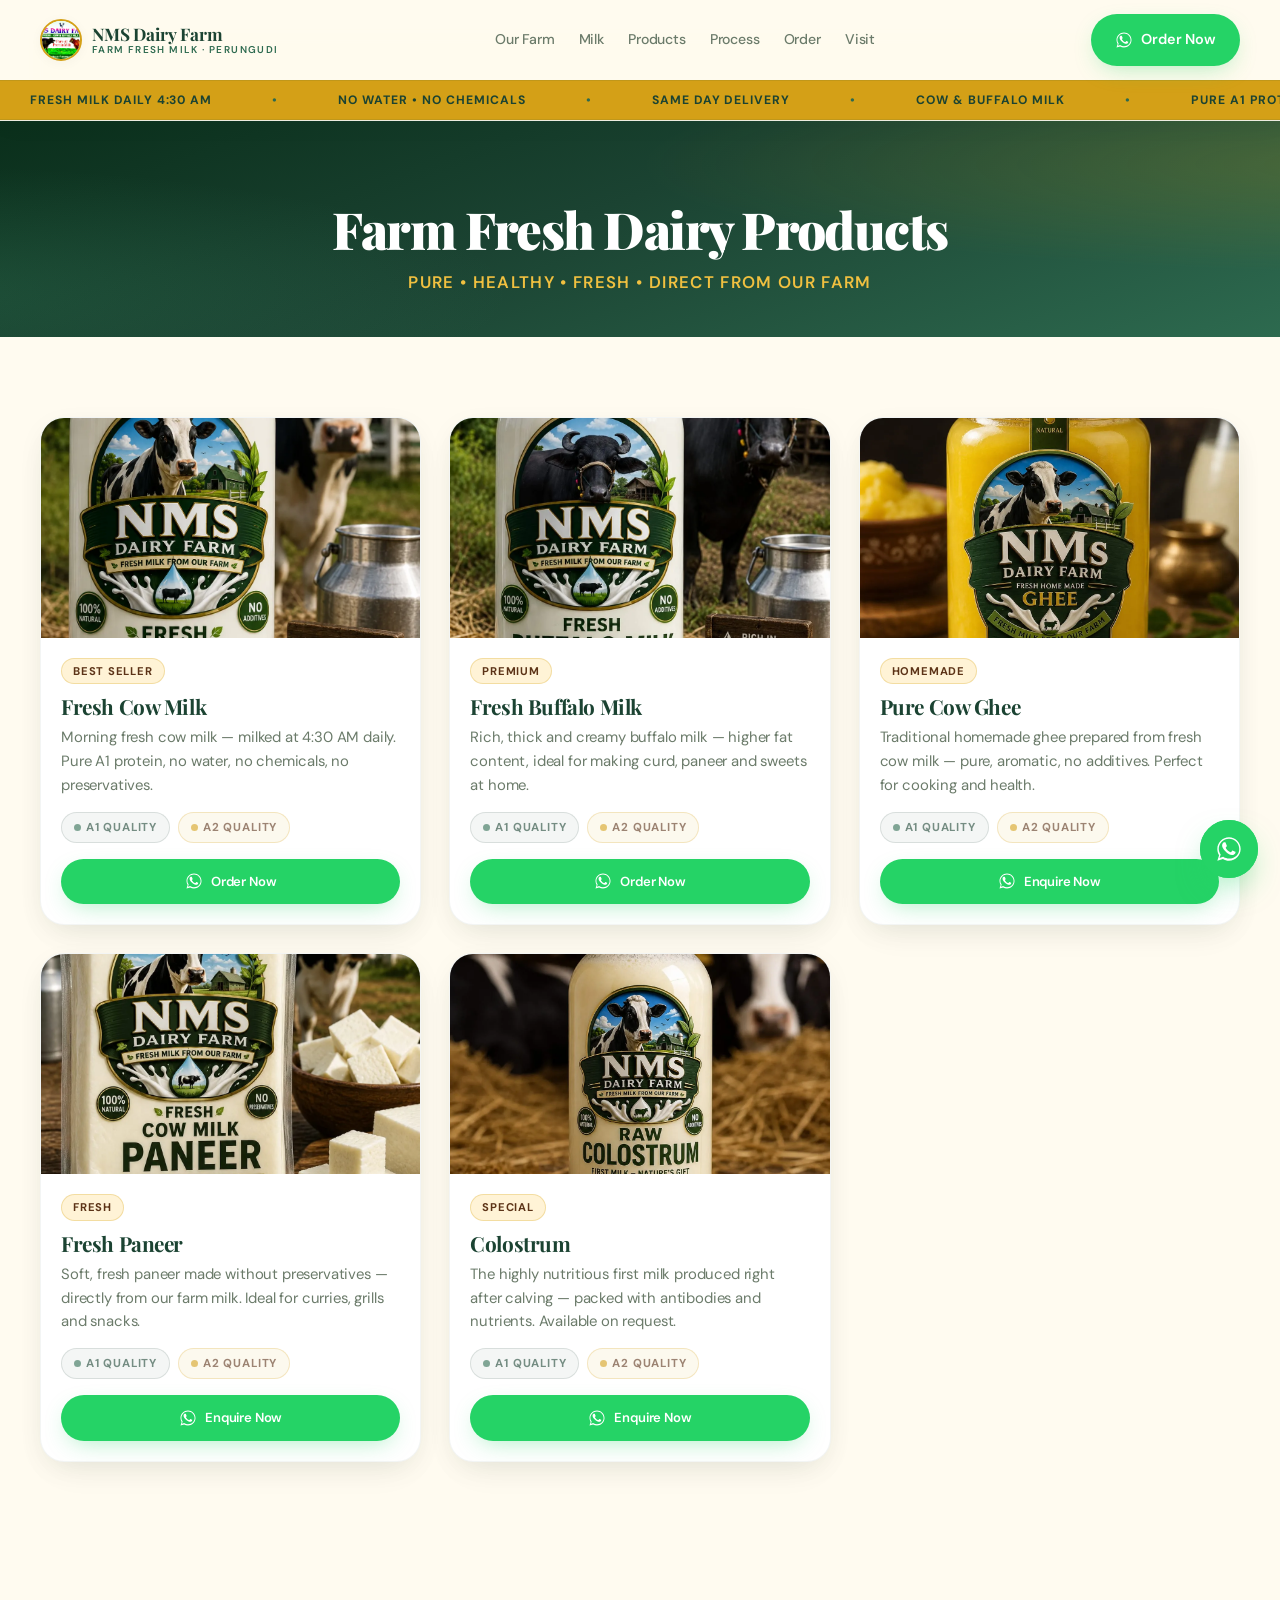
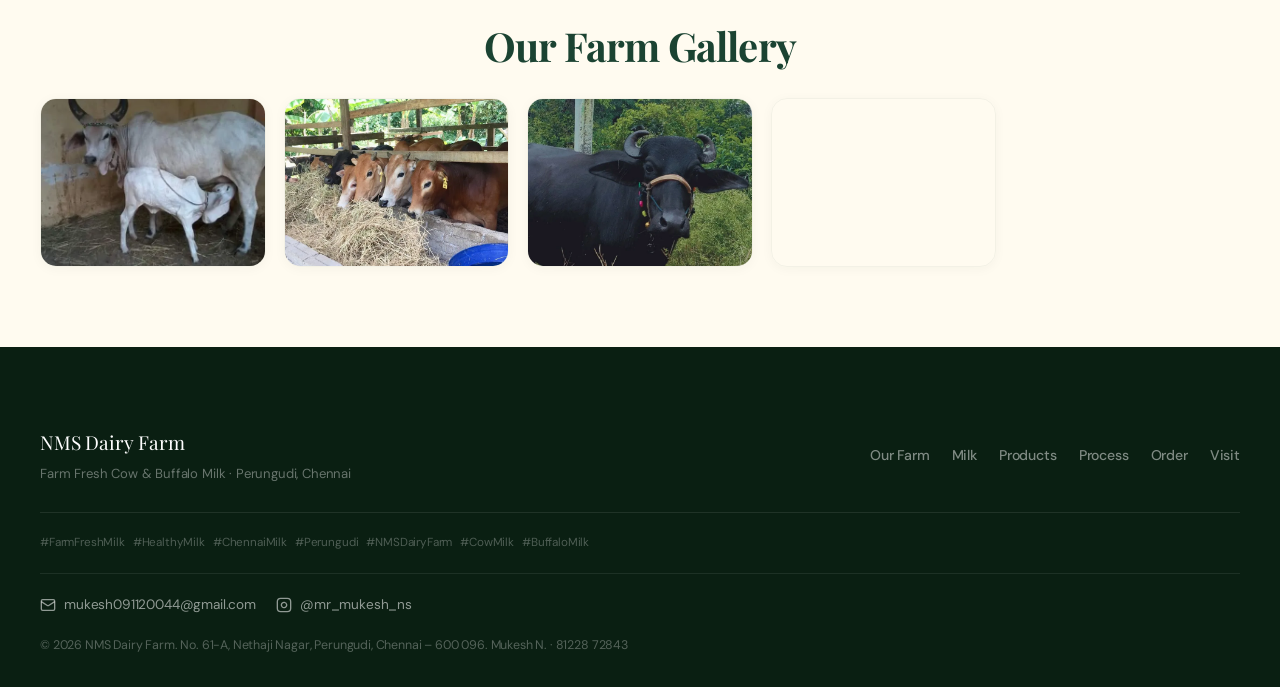
==== products.html @ 17b7739c "Add files via upload" ====
<!DOCTYPE html>
<html lang="en">

<head>
    <meta name="google-site-verification" content="FIwdEo8dIdttKMompDkvit5PTXpS1z3GjPGA3_YH7To" />
    <meta charset="UTF-8">
    <meta name="viewport" content="width=device-width, initial-scale=1.0">
    <title>NMS Dairy Farm | Fresh Dairy Products</title>
    <meta name="description" content="Shop NMS Dairy Farm's farm-fresh products: Pure Cow Milk, Buffalo Milk, Homemade Ghee, Fresh Paneer and Colostrum — delivered daily in Perungudi, Chennai.">
    <meta name="keywords" content="cow milk Chennai, buffalo milk Chennai, pure cow ghee Perungudi, organic ghee, fresh paneer Chennai, colostrum Chennai, NMS Dairy Farm products">
    <meta name="robots" content="index, follow">
    <meta name="theme-color" content="#1B4332">
    <link rel="canonical" href="https://nmsdairyfarm.com/products.html">

    <!-- Open Graph / Facebook -->
    <meta property="og:type" content="website">
    <meta property="og:url" content="https://nmsdairyfarm.com/products.html">
    <meta property="og:title" content="NMS Dairy Farm | Fresh Dairy Products">
    <meta property="og:description" content="Shop NMS Dairy Farm's farm-fresh products: Pure Cow Milk, Buffalo Milk, Homemade Ghee, Fresh Paneer and Colostrum — delivered daily in Perungudi, Chennai.">
    <meta property="og:image" content="https://nmsdairyfarm.com/img/one.webp">
    <meta property="og:site_name" content="NMS Dairy Farm">

    <!-- Twitter -->
    <meta name="twitter:card" content="summary_large_image">
    <meta name="twitter:url" content="https://nmsdairyfarm.com/products.html">
    <meta name="twitter:title" content="NMS Dairy Farm | Fresh Dairy Products">
    <meta name="twitter:description" content="Shop NMS Dairy Farm's farm-fresh products: Pure Cow Milk, Buffalo Milk, Homemade Ghee, Fresh Paneer and Colostrum — delivered daily in Perungudi, Chennai.">
    <meta name="twitter:image" content="https://nmsdairyfarm.com/img/one.webp">

    <!-- Favicon -->
    <link rel="icon" type="image/webp" href="img/logo.webp">
    <link rel="apple-touch-icon" href="img/logo.webp">

    <!-- Preload critical assets -->
    <link rel="preload" as="image" href="img/two.webp" type="image/webp">

    <link rel="preconnect" href="https://fonts.googleapis.com">
    <link rel="preconnect" href="https://fonts.gstatic.com" crossorigin>
    <link href="https://fonts.googleapis.com/css2?family=Playfair+Display:ital,wght@0,700;0,900;1,700&family=DM+Sans:wght@400;500;600;700&family=Caveat:wght@700&display=swap" rel="stylesheet">
    <link rel="stylesheet" href="style.css">
</head>

<body>

    <!-- ── HEADER ── -->
    <header>
        <div class="nav">
            <a href="index.html" class="brand">
                <div class="brand-logo">
                    <img src="img/two.webp" alt="NMS Dairy Farm logo" width="42" height="42" decoding="async">
                </div>
                <div class="brand-name">NMS Dairy Farm<span>Farm Fresh Milk · Perungudi</span></div>
            </a>
            <nav class="nav-links" aria-label="Main navigation">
                <a href="index.html#showcase">Our Farm</a>
                <a href="index.html#animals">Milk</a>
                <a href="products.html" aria-current="page">Products</a>
                <a href="index.html#process">Process</a>
                <a href="index.html#order">Order</a>
                <a href="index.html#visit">Visit</a>
            </nav>
            <a class="btn btn-wa nav-wa" id="navWa" href="#" target="_blank" rel="noopener" aria-label="Order on WhatsApp">
                <svg viewBox="0 0 24 24" fill="currentColor" aria-hidden="true">
                    <path
                        d="M17.5 14.4c-.3-.1-1.7-.8-2-1-.3-.1-.5-.1-.7.1-.2.3-.8 1-.9 1.1-.2.2-.3.2-.6.1-.3-.1-1.2-.5-2.4-1.5-.9-.8-1.5-1.8-1.6-2.1-.2-.3 0-.5.1-.6.1-.1.3-.3.4-.5.1-.1.2-.3.3-.4.1-.2 0-.4 0-.5 0-.1-.7-1.7-.9-2.3-.3-.6-.5-.5-.7-.5h-.6c-.2 0-.5.1-.8.4-.3.3-1 1-1 2.4s1 2.8 1.2 3c.1.2 2 3 4.8 4.3.7.3 1.2.5 1.6.6.7.2 1.3.2 1.8.1.5-.1 1.7-.7 1.9-1.4.2-.7.2-1.3.2-1.4-.1-.2-.3-.2-.6-.4Z" />
                    <path
                        d="M12 2C6.5 2 2 6.5 2 12c0 1.9.5 3.7 1.5 5.3L2 22l4.8-1.5C8.3 21.5 10.1 22 12 22c5.5 0 10-4.5 10-10S17.5 2 12 2Zm0 18.2c-1.7 0-3.3-.5-4.7-1.3l-.3-.2-3.1 1 1-3-.2-.3C3.7 15 3.2 13.5 3.2 12 3.2 7.1 7.1 3.2 12 3.2S20.8 7.1 20.8 12 16.9 20.2 12 20.2Z" />
                </svg>
                Order Now
            </a>
            <button class="hamburger" id="menuOpen" aria-label="Open menu" aria-expanded="false"
                aria-controls="mobileNav">
                <svg viewBox="0 0 24 24" fill="none" stroke="currentColor" stroke-width="2" aria-hidden="true">
                    <path d="M3 6h18M3 12h18M3 18h18" stroke-linecap="round" />
                </svg>
            </button>
        </div>
        <!-- ticker -->
        <div class="ticker-wrap" aria-hidden="true">
            <div class="ticker-track">
                <div class="ticker-item">Fresh Milk Daily 4:30 AM</div>
                <div class="ticker-item">No Water • No Chemicals</div>
                <div class="ticker-item">Same Day Delivery</div>
                <div class="ticker-item">Cow &amp; Buffalo Milk</div>
                <div class="ticker-item">Pure A1 Protein Milk</div>
                <div class="ticker-item">Serving Perungudi, Velachery, Thoraipakkam &amp; Sholinganallur</div>
                <div class="ticker-item">Fresh Milk Daily 4:30 AM</div>
                <div class="ticker-item">No Water • No Chemicals</div>
                <div class="ticker-item">Same Day Delivery</div>
                <div class="ticker-item">Cow &amp; Buffalo Milk</div>
                <div class="ticker-item">Pure A1 Protein Milk</div>
                <div class="ticker-item">Serving Perungudi, Velachery, Thoraipakkam &amp; Sholinganallur</div>
            </div>
        </div>
    </header>

    <!-- MOBILE NAV -->
    <div class="mobile-nav" id="mobileNav" role="dialog" aria-modal="true" aria-label="Mobile navigation">
        <button class="close" id="menuClose" aria-label="Close menu">
            <svg viewBox="0 0 24 24" fill="none" stroke="currentColor" stroke-width="2" aria-hidden="true">
                <path d="M6 6l12 12M18 6L6 18" stroke-linecap="round" />
            </svg>
        </button>
        <a href="index.html#showcase">Our Farm</a>
        <a href="index.html#animals">Milk</a>
        <a href="products.html">Products</a>
        <a href="index.html#process">Process</a>
        <a href="index.html#order">Order</a>
        <a href="index.html#visit">Visit</a>
    </div>

    <main>
    <!-- ── HERO ── -->
    <section class="hero products-hero">
        <div class="hero-bg"></div>
        <div style="position:relative;z-index:2;max-width:700px;margin:0 auto;">
            <h1 style="color:#fff;font-size:clamp(2rem,5vw,3.2rem);margin-bottom:12px;">Farm Fresh Dairy Products</h1>
            <p
                style="color:var(--gold2);font-size:clamp(.9rem,2vw,1.05rem);font-weight:600;letter-spacing:.08em;text-transform:uppercase;">
                Pure • Healthy • Fresh • Direct From Our Farm</p>
        </div>
    </section>

    <!-- ── PRODUCTS GRID ── -->
    <section class="products-container">
        <div class="grid">

            <!-- Cow Milk -->
            <div class="card reveal">
                <img src="img/cow milk.webp" alt="Fresh Cow Milk" loading="lazy" width="400" height="220" decoding="async">
                <div class="content">
                    <span class="tag">Best Seller</span>
                    <h3>Fresh Cow Milk</h3>
                    <p>Morning fresh cow milk — milked at 4:30 AM daily. Pure A1 protein, no water, no chemicals, no
                        preservatives.</p>
                    <div class="quality-badges">
                        <span class="quality-badge a1">A1 Quality</span>
                        <span class="quality-badge a2">A2 Quality</span>
                    </div>
                    <div class="card-actions">
                        <a class="btn btn-wa"
                            href="https://wa.me/918122872843?text=Hi%20NMS%20Dairy%20Farm!%20I%27d%20like%20to%20order%20Fresh%20Cow%20Milk%20%5BPlease%20specify%20A1%20or%20A2%20Quality%5D."
                            target="_blank" rel="noopener">
                            <svg viewBox="0 0 24 24" fill="currentColor" aria-hidden="true">
                                <path
                                    d="M17.5 14.4c-.3-.1-1.7-.8-2-1-.3-.1-.5-.1-.7.1-.2.3-.8 1-.9 1.1-.2.2-.3.2-.6.1-.3-.1-1.2-.5-2.4-1.5-.9-.8-1.5-1.8-1.6-2.1-.2-.3 0-.5.1-.6.1-.1.3-.3.4-.5.1-.1.2-.3.3-.4.1-.2 0-.4 0-.5 0-.1-.7-1.7-.9-2.3-.3-.6-.5-.5-.7-.5h-.6c-.2 0-.5.1-.8.4-.3.3-1 1-1 2.4s1 2.8 1.2 3c.1.2 2 3 4.8 4.3.7.3 1.2.5 1.6.6.7.2 1.3.2 1.8.1.5-.1 1.7-.7 1.9-1.4.2-.7.2-1.3.2-1.4-.1-.2-.3-.2-.6-.4Z" />
                                <path
                                    d="M12 2C6.5 2 2 6.5 2 12c0 1.9.5 3.7 1.5 5.3L2 22l4.8-1.5C8.3 21.5 10.1 22 12 22c5.5 0 10-4.5 10-10S17.5 2 12 2Zm0 18.2c-1.7 0-3.3-.5-4.7-1.3l-.3-.2-3.1 1 1-3-.2-.3C3.7 15 3.2 13.5 3.2 12 3.2 7.1 7.1 3.2 12 3.2S20.8 7.1 20.8 12 16.9 20.2 12 20.2Z" />
                            </svg>
                            Order Now
                        </a>
                    </div>
                </div>
            </div>

            <!-- Buffalo Milk -->
            <div class="card reveal">
                <img src="img/bmilk.webp" alt="Fresh Buffalo Milk" loading="lazy" width="400" height="220" decoding="async">
                <div class="content">
                    <span class="tag">Premium</span>
                    <h3>Fresh Buffalo Milk</h3>
                    <p>Rich, thick and creamy buffalo milk — higher fat content, ideal for making curd, paneer and
                        sweets at home.</p>
                    <div class="quality-badges">
                        <span class="quality-badge a1">A1 Quality</span>
                        <span class="quality-badge a2">A2 Quality</span>
                    </div>
                    <div class="card-actions">
                        <a class="btn btn-wa"
                            href="https://wa.me/918122872843?text=Hi%20NMS%20Dairy%20Farm!%20I%27d%20like%20to%20order%20Fresh%20Buffalo%20Milk%20%5BPlease%20specify%20A1%20or%20A2%20Quality%5D."
                            target="_blank" rel="noopener">
                            <svg viewBox="0 0 24 24" fill="currentColor" aria-hidden="true">
                                <path
                                    d="M17.5 14.4c-.3-.1-1.7-.8-2-1-.3-.1-.5-.1-.7.1-.2.3-.8 1-.9 1.1-.2.2-.3.2-.6.1-.3-.1-1.2-.5-2.4-1.5-.9-.8-1.5-1.8-1.6-2.1-.2-.3 0-.5.1-.6.1-.1.3-.3.4-.5.1-.1.2-.3.3-.4.1-.2 0-.4 0-.5 0-.1-.7-1.7-.9-2.3-.3-.6-.5-.5-.7-.5h-.6c-.2 0-.5.1-.8.4-.3.3-1 1-1 2.4s1 2.8 1.2 3c.1.2 2 3 4.8 4.3.7.3 1.2.5 1.6.6.7.2 1.3.2 1.8.1.5-.1 1.7-.7 1.9-1.4.2-.7.2-1.3.2-1.4-.1-.2-.3-.2-.6-.4Z" />
                                <path
                                    d="M12 2C6.5 2 2 6.5 2 12c0 1.9.5 3.7 1.5 5.3L2 22l4.8-1.5C8.3 21.5 10.1 22 12 22c5.5 0 10-4.5 10-10S17.5 2 12 2Zm0 18.2c-1.7 0-3.3-.5-4.7-1.3l-.3-.2-3.1 1 1-3-.2-.3C3.7 15 3.2 13.5 3.2 12 3.2 7.1 7.1 3.2 12 3.2S20.8 7.1 20.8 12 16.9 20.2 12 20.2Z" />
                            </svg>
                            Order Now
                        </a>
                    </div>
                </div>
            </div>

            <!-- Pure Cow Ghee -->
            <div class="card reveal">
                <img src="img/ghee.webp" alt="Pure Cow Ghee" loading="lazy" width="400" height="220" decoding="async">
                <div class="content">
                    <span class="tag">Homemade</span>
                    <h3>Pure Cow Ghee</h3>
                    <p>Traditional homemade ghee prepared from fresh cow milk — pure, aromatic, no additives. Perfect
                        for cooking and health.</p>
                    <div class="quality-badges">
                        <span class="quality-badge a1">A1 Quality</span>
                        <span class="quality-badge a2">A2 Quality</span>
                    </div>
                    <div class="card-actions">
                        <a class="btn btn-wa"
                            href="https://wa.me/918122872843?text=Hi%20NMS%20Dairy%20Farm!%20I%27d%20like%20to%20enquire%20about%20Pure%20Cow%20Ghee."
                            target="_blank" rel="noopener">
                            <svg viewBox="0 0 24 24" fill="currentColor" aria-hidden="true">
                                <path
                                    d="M17.5 14.4c-.3-.1-1.7-.8-2-1-.3-.1-.5-.1-.7.1-.2.3-.8 1-.9 1.1-.2.2-.3.2-.6.1-.3-.1-1.2-.5-2.4-1.5-.9-.8-1.5-1.8-1.6-2.1-.2-.3 0-.5.1-.6.1-.1.3-.3.4-.5.1-.1.2-.3.3-.4.1-.2 0-.4 0-.5 0-.1-.7-1.7-.9-2.3-.3-.6-.5-.5-.7-.5h-.6c-.2 0-.5.1-.8.4-.3.3-1 1-1 2.4s1 2.8 1.2 3c.1.2 2 3 4.8 4.3.7.3 1.2.5 1.6.6.7.2 1.3.2 1.8.1.5-.1 1.7-.7 1.9-1.4.2-.7.2-1.3.2-1.4-.1-.2-.3-.2-.6-.4Z" />
                                <path
                                    d="M12 2C6.5 2 2 6.5 2 12c0 1.9.5 3.7 1.5 5.3L2 22l4.8-1.5C8.3 21.5 10.1 22 12 22c5.5 0 10-4.5 10-10S17.5 2 12 2Zm0 18.2c-1.7 0-3.3-.5-4.7-1.3l-.3-.2-3.1 1 1-3-.2-.3C3.7 15 3.2 13.5 3.2 12 3.2 7.1 7.1 3.2 12 3.2S20.8 7.1 20.8 12 16.9 20.2 12 20.2Z" />
                            </svg>
                            Enquire Now
                        </a>
                    </div>
                </div>
            </div>

            <!-- Fresh Paneer -->
            <div class="card reveal">
                <img src="img/panneer.webp" alt="Fresh Paneer" loading="lazy" width="400" height="220" decoding="async">
                <div class="content">
                    <span class="tag">Fresh</span>
                    <h3>Fresh Paneer</h3>
                    <p>Soft, fresh paneer made without preservatives — directly from our farm milk. Ideal for curries,
                        grills and snacks.</p>
                    <div class="quality-badges">
                        <span class="quality-badge a1">A1 Quality</span>
                        <span class="quality-badge a2">A2 Quality</span>
                    </div>
                    <div class="card-actions">
                        <a class="btn btn-wa"
                            href="https://wa.me/918122872843?text=Hi%20NMS%20Dairy%20Farm!%20I%27d%20like%20to%20enquire%20about%20Fresh%20Paneer."
                            target="_blank" rel="noopener">
                            <svg viewBox="0 0 24 24" fill="currentColor" aria-hidden="true">
                                <path
                                    d="M17.5 14.4c-.3-.1-1.7-.8-2-1-.3-.1-.5-.1-.7.1-.2.3-.8 1-.9 1.1-.2.2-.3.2-.6.1-.3-.1-1.2-.5-2.4-1.5-.9-.8-1.5-1.8-1.6-2.1-.2-.3 0-.5.1-.6.1-.1.3-.3.4-.5.1-.1.2-.3.3-.4.1-.2 0-.4 0-.5 0-.1-.7-1.7-.9-2.3-.3-.6-.5-.5-.7-.5h-.6c-.2 0-.5.1-.8.4-.3.3-1 1-1 2.4s1 2.8 1.2 3c.1.2 2 3 4.8 4.3.7.3 1.2.5 1.6.6.7.2 1.3.2 1.8.1.5-.1 1.7-.7 1.9-1.4.2-.7.2-1.3.2-1.4-.1-.2-.3-.2-.6-.4Z" />
                                <path
                                    d="M12 2C6.5 2 2 6.5 2 12c0 1.9.5 3.7 1.5 5.3L2 22l4.8-1.5C8.3 21.5 10.1 22 12 22c5.5 0 10-4.5 10-10S17.5 2 12 2Zm0 18.2c-1.7 0-3.3-.5-4.7-1.3l-.3-.2-3.1 1 1-3-.2-.3C3.7 15 3.2 13.5 3.2 12 3.2 7.1 7.1 3.2 12 3.2S20.8 7.1 20.8 12 16.9 20.2 12 20.2Z" />
                            </svg>
                            Enquire Now
                        </a>
                    </div>
                </div>
            </div>

            <!-- Colostrum -->
            <div class="card reveal">
                <img src="img/colostrum.webp" alt="Colostrum" loading="lazy" width="400" height="220" decoding="async">
                <div class="content">
                    <span class="tag">Special</span>
                    <h3>Colostrum</h3>
                    <p>The highly nutritious first milk produced right after calving — packed with antibodies and
                        nutrients. Available on request.</p>
                    <div class="quality-badges">
                        <span class="quality-badge a1">A1 Quality</span>
                        <span class="quality-badge a2">A2 Quality</span>
                    </div>
                    <div class="card-actions">
                        <a class="btn btn-wa"
                            href="https://wa.me/918122872843?text=Hi%20NMS%20Dairy%20Farm!%20I%27d%20like%20to%20enquire%20about%20Colostrum."
                            target="_blank" rel="noopener">
                            <svg viewBox="0 0 24 24" fill="currentColor" aria-hidden="true">
                                <path
                                    d="M17.5 14.4c-.3-.1-1.7-.8-2-1-.3-.1-.5-.1-.7.1-.2.3-.8 1-.9 1.1-.2.2-.3.2-.6.1-.3-.1-1.2-.5-2.4-1.5-.9-.8-1.5-1.8-1.6-2.1-.2-.3 0-.5.1-.6.1-.1.3-.3.4-.5.1-.1.2-.3.3-.4.1-.2 0-.4 0-.5 0-.1-.7-1.7-.9-2.3-.3-.6-.5-.5-.7-.5h-.6c-.2 0-.5.1-.8.4-.3.3-1 1-1 2.4s1 2.8 1.2 3c.1.2 2 3 4.8 4.3.7.3 1.2.5 1.6.6.7.2 1.3.2 1.8.1.5-.1 1.7-.7 1.9-1.4.2-.7.2-1.3.2-1.4-.1-.2-.3-.2-.6-.4Z" />
                                <path
                                    d="M12 2C6.5 2 2 6.5 2 12c0 1.9.5 3.7 1.5 5.3L2 22l4.8-1.5C8.3 21.5 10.1 22 12 22c5.5 0 10-4.5 10-10S17.5 2 12 2Zm0 18.2c-1.7 0-3.3-.5-4.7-1.3l-.3-.2-3.1 1 1-3-.2-.3C3.7 15 3.2 13.5 3.2 12 3.2 7.1 7.1 3.2 12 3.2S20.8 7.1 20.8 12 16.9 20.2 12 20.2Z" />
                            </svg>
                            Enquire Now
                        </a>
                    </div>
                </div>
            </div>

        </div>
    </section>

    <!-- ── GALLERY ── -->
    <section class="gallery">
        <h2>Our Farm Gallery</h2>
        <div class="gallery-grid">
            <div class="gallery-img-wrap reveal"><img src="img/cow1.webp" alt="NMS Dairy Farm — Cows grazing"
                    loading="lazy" width="300" height="225" decoding="async"></div>
            <div class="gallery-img-wrap reveal"><img src="img/cow2.webp" alt="NMS Dairy Farm — Buffalo at the farm"
                    loading="lazy" width="300" height="225" decoding="async"></div>
            <div class="gallery-img-wrap reveal"><img src="img/cow3.webp" alt="NMS Dairy Farm — Morning milking"
                    loading="lazy" width="300" height="225" decoding="async"></div>
            <div class="gallery-img-wrap reveal"><img src="img/cow4.webp" alt="NMS Dairy Farm — Fresh milk cans"
                    loading="lazy" width="300" height="225" decoding="async"></div>
        </div>
    </section>

    </main>

    <!-- ── FOOTER ── -->
    <footer>
        <div class="footer-inner">
            <div class="footer-top">
                <div>
                    <div class="footer-brand-name">NMS Dairy Farm</div>
                    <p style="color:rgba(255,255,255,0.38);font-size:.82rem;margin-top:4px;">Farm Fresh Cow &amp;
                        Buffalo Milk · Perungudi, Chennai</p>
                </div>
                <nav class="footer-links" aria-label="Footer navigation">
                    <a href="index.html#showcase">Our Farm</a>
                    <a href="index.html#animals">Milk</a>
                    <a href="products.html">Products</a>
                    <a href="index.html#process">Process</a>
                    <a href="index.html#order">Order</a>
                    <a href="index.html#visit">Visit</a>
                </nav>
            </div>
            <div class="footer-tags" style="margin-top:20px;">
                <span>#FarmFreshMilk</span><span>#HealthyMilk</span><span>#ChennaiMilk</span><span>#Perungudi</span><span>#NMSDairyFarm</span><span>#CowMilk</span><span>#BuffaloMilk</span>
            </div>
            <div class="footer-social" style="display:flex;gap:20px;align-items:center;flex-wrap:wrap;margin-top:20px;padding-top:20px;border-top:1px solid rgba(255,255,255,.08);">
                <a href="mailto:mukesh091120044@gmail.com" style="display:inline-flex;align-items:center;gap:8px;color:rgba(255,255,255,.55);font-size:.85rem;transition:color .25s;" onmouseover="this.style.color='var(--gold2)'" onmouseout="this.style.color='rgba(255,255,255,.55)'">
                    <svg width="16" height="16" viewBox="0 0 24 24" fill="none" stroke="currentColor" stroke-width="2" aria-hidden="true"><rect width="20" height="16" x="2" y="4" rx="2"/><path d="m22 7-8.97 5.7a1.94 1.94 0 0 1-2.06 0L2 7"/></svg>
                    mukesh091120044@gmail.com
                </a>
                <a href="https://instagram.com/mr_mukesh_ns" target="_blank" rel="noopener" style="display:inline-flex;align-items:center;gap:8px;color:rgba(255,255,255,.55);font-size:.85rem;transition:color .25s;" onmouseover="this.style.color='var(--gold2)'" onmouseout="this.style.color='rgba(255,255,255,.55)'">
                    <svg width="16" height="16" viewBox="0 0 24 24" fill="none" stroke="currentColor" stroke-width="2" aria-hidden="true"><rect width="20" height="20" x="2" y="2" rx="5" ry="5"/><path d="M16 11.37A4 4 0 1 1 12.63 8 4 4 0 0 1 16 11.37z"/><line x1="17.5" x2="17.51" y1="6.5" y2="6.5"/></svg>
                    @mr_mukesh_ns
                </a>
            </div>
            <div class="footer-bottom">
                <p>© <span id="yr"></span> NMS Dairy Farm. No. 61-A, Nethaji Nagar, Perungudi, Chennai – 600 096. Mukesh
                    N. · 81228 72843</p>
            </div>
        </div>
    </footer>

    <!-- ── FAB ── -->
    <a class="fab" id="fabWa" href="#" target="_blank" rel="noopener" aria-label="Chat on WhatsApp">
        <span class="fab-pulse" aria-hidden="true"></span>
        <svg viewBox="0 0 24 24" fill="currentColor" aria-hidden="true">
            <path
                d="M17.5 14.4c-.3-.1-1.7-.8-2-1-.3-.1-.5-.1-.7.1-.2.3-.8 1-.9 1.1-.2.2-.3.2-.6.1-.3-.1-1.2-.5-2.4-1.5-.9-.8-1.5-1.8-1.6-2.1-.2-.3 0-.5.1-.6.1-.1.3-.3.4-.5.1-.1.2-.3.3-.4.1-.2 0-.4 0-.5 0-.1-.7-1.7-.9-2.3-.3-.6-.5-.5-.7-.5h-.6c-.2 0-.5.1-.8.4-.3.3-1 1-1 2.4s1 2.8 1.2 3c.1.2 2 3 4.8 4.3.7.3 1.2.5 1.6.6.7.2 1.3.2 1.8.1.5-.1 1.7-.7 1.9-1.4.2-.7.2-1.3.2-1.4-.1-.2-.3-.2-.6-.4Z" />
            <path
                d="M12 2C6.5 2 2 6.5 2 12c0 1.9.5 3.7 1.5 5.3L2 22l4.8-1.5C8.3 21.5 10.1 22 12 22c5.5 0 10-4.5 10-10S17.5 2 12 2Zm0 18.2c-1.7 0-3.3-.5-4.7-1.3l-.3-.2-3.1 1 1-3-.2-.3C3.7 15 3.2 13.5 3.2 12 3.2 7.1 7.1 3.2 12 3.2S20.8 7.1 20.8 12 16.9 20.2 12 20.2Z" />
        </svg>
    </a>

    <script>
        (function () {
            'use strict';
            var PHONE = '918122872843';
            function wa(msg) { return 'https://wa.me/' + PHONE + '?text=' + encodeURIComponent(msg); }

            document.getElementById('yr').textContent = new Date().getFullYear();
            document.getElementById('navWa').href = wa("Hi NMS Dairy Farm! I'd like to order farm fresh milk.");
            document.getElementById('fabWa').href = wa("Hi NMS Dairy Farm! I'd like to know more about your farm fresh dairy products.");

            /* Mobile nav */
            var mNav = document.getElementById('mobileNav');
            var menuOpen = document.getElementById('menuOpen');
            var menuClose = document.getElementById('menuClose');
            function openMenu() { mNav.classList.add('open'); menuOpen.setAttribute('aria-expanded', 'true'); document.body.style.overflow = 'hidden'; }
            function closeMenu() { mNav.classList.remove('open'); menuOpen.setAttribute('aria-expanded', 'false'); document.body.style.overflow = ''; }
            menuOpen.onclick = openMenu;
            menuClose.onclick = closeMenu;
            mNav.querySelectorAll('a').forEach(function (a) { a.onclick = closeMenu; });
            document.addEventListener('keydown', function (e) { if (e.key === 'Escape' && mNav.classList.contains('open')) closeMenu(); });

            /* Scroll reveal */
            if ('IntersectionObserver' in window) {
                var io = new IntersectionObserver(function (entries) {
                    entries.forEach(function (e) { if (e.isIntersecting) { e.target.classList.add('in'); io.unobserve(e.target); } });
                }, { threshold: 0.1, rootMargin: '0px 0px -30px 0px' });
                document.querySelectorAll('.reveal').forEach(function (el) { io.observe(el); });
            } else {
                document.querySelectorAll('.reveal').forEach(function (el) { el.classList.add('in'); });
            }

            /* Quality Badges Selection for Cards */
            document.querySelectorAll('.card').forEach(function (card) {
                var badges = card.querySelectorAll('.quality-badge');
                var waBtn = card.querySelector('.btn-wa');
                if (badges.length > 0 && waBtn) {
                    var originalHref = waBtn.getAttribute('href');
                    var baseHref = originalHref.replace('%20%5BPlease%20specify%20A1%20or%20A2%20Quality%5D', '').replace(/\s*\([^)]*\)$/, '');
                    badges.forEach(function (badge) {
                        badge.style.cursor = 'pointer';
                        badge.addEventListener('click', function () {
                            badges.forEach(function (b) { b.classList.remove('active'); });
                            badge.classList.add('active');
                            var quality = badge.textContent.trim();
                            waBtn.setAttribute('href', baseHref + ' (' + quality + ')');
                        });
                    });
                }
            });
        })();
    </script>

    <!-- JSON-LD: Products -->
    <script type="application/ld+json">
    [
      {
        "@context": "https://schema.org",
        "@type": "Product",
        "name": "Fresh Cow Milk",
        "description": "Morning fresh cow milk milked at 4:30 AM daily. Pure A1 protein, no water, no chemicals, no preservatives.",
        "image": "https://nmsdairyfarm.com/img/cow milk.webp",
        "brand": { "@type": "Brand", "name": "NMS Dairy Farm" },
        "category": "Dairy Products",
        "url": "https://nmsdairyfarm.com/products.html",
        "offers": {
          "@type": "Offer",
          "availability": "https://schema.org/InStock",
          "priceCurrency": "INR",
          "price": "0",
          "priceValidUntil": "2027-12-31",
          "url": "https://nmsdairyfarm.com/products.html",
          "seller": { "@type": "Organization", "name": "NMS Dairy Farm" }
        }
      },
      {
        "@context": "https://schema.org",
        "@type": "Product",
        "name": "Fresh Buffalo Milk",
        "description": "Rich, thick and creamy buffalo milk with higher fat content. Ideal for curd, paneer and sweets.",
        "image": "https://nmsdairyfarm.com/img/bmilk.webp",
        "brand": { "@type": "Brand", "name": "NMS Dairy Farm" },
        "category": "Dairy Products",
        "url": "https://nmsdairyfarm.com/products.html",
        "offers": {
          "@type": "Offer",
          "availability": "https://schema.org/InStock",
          "priceCurrency": "INR",
          "price": "0",
          "priceValidUntil": "2027-12-31",
          "url": "https://nmsdairyfarm.com/products.html",
          "seller": { "@type": "Organization", "name": "NMS Dairy Farm" }
        }
      },
      {
        "@context": "https://schema.org",
        "@type": "Product",
        "name": "Pure Cow Ghee",
        "description": "Traditional homemade ghee prepared from fresh cow milk. Pure, aromatic, no additives. Perfect for cooking and health.",
        "image": "https://nmsdairyfarm.com/img/ghee.webp",
        "brand": { "@type": "Brand", "name": "NMS Dairy Farm" },
        "category": "Dairy Products",
        "url": "https://nmsdairyfarm.com/products.html",
        "offers": {
          "@type": "Offer",
          "availability": "https://schema.org/InStock",
          "priceCurrency": "INR",
          "price": "0",
          "priceValidUntil": "2027-12-31",
          "url": "https://nmsdairyfarm.com/products.html",
          "seller": { "@type": "Organization", "name": "NMS Dairy Farm" }
        }
      },
      {
        "@context": "https://schema.org",
        "@type": "Product",
        "name": "Fresh Paneer",
        "description": "Soft, fresh paneer made without preservatives, directly from farm milk. Ideal for curries, grills and snacks.",
        "image": "https://nmsdairyfarm.com/img/panneer.webp",
        "brand": { "@type": "Brand", "name": "NMS Dairy Farm" },
        "category": "Dairy Products",
        "url": "https://nmsdairyfarm.com/products.html",
        "offers": {
          "@type": "Offer",
          "availability": "https://schema.org/InStock",
          "priceCurrency": "INR",
          "price": "0",
          "priceValidUntil": "2027-12-31",
          "url": "https://nmsdairyfarm.com/products.html",
          "seller": { "@type": "Organization", "name": "NMS Dairy Farm" }
        }
      },
      {
        "@context": "https://schema.org",
        "@type": "Product",
        "name": "Colostrum",
        "description": "Highly nutritious first milk produced right after calving, packed with antibodies and nutrients. Available on request.",
        "image": "https://nmsdairyfarm.com/img/colostrum.webp",
        "brand": { "@type": "Brand", "name": "NMS Dairy Farm" },
        "category": "Dairy Products",
        "url": "https://nmsdairyfarm.com/products.html",
        "offers": {
          "@type": "Offer",
          "availability": "https://schema.org/LimitedAvailability",
          "priceCurrency": "INR",
          "price": "0",
          "priceValidUntil": "2027-12-31",
          "url": "https://nmsdairyfarm.com/products.html",
          "seller": { "@type": "Organization", "name": "NMS Dairy Farm" }
        }
      }
    ]
    </script>
</body>

</html>
---- style.css ----
*,*::before,*::after{box-sizing:border-box;margin:0;padding:0;}:root{--g:#1B4332;--g2:#2D6A4F;--g3:#52B788;--gold:#D4A017;--gold2:#F0C040;--cream:#FFFBF0;--warm:#FFF3D6;--brown:#5C3317;--ink:#1A1A1A;--muted:#6B7B6A;--wa:#25D366;--wa2:#128C7E;--sp:80px;--sp-m:60px;--mw:1280px;--px:clamp(16px,4vw,40px);--r-lg:24px;--r-md:16px;--r-sm:12px;--r-pill:999px;--sh-a:0 2px 12px rgba(10,47,27,.04);--sh-b:0 8px 30px -8px rgba(10,47,27,.10),0 16px 40px -12px rgba(0,0,0,.05);--sh-c:0 20px 55px -12px rgba(10,47,27,.18),0 28px 48px -18px rgba(0,0,0,.07);--glass-bg:rgba(255,255,255,.78);--glass-border:1px solid rgba(255,255,255,.65);--glass-dark-bg:rgba(255,255,255,.05);--glass-dark-border:1px solid rgba(255,255,255,.10);--ease:cubic-bezier(.16,1,.3,1);--ease-std:cubic-bezier(.4,0,.2,1);}html{scroll-behavior:smooth;-webkit-text-size-adjust:100%;}body{font-family:'DM Sans',sans-serif;background:var(--cream);color:var(--ink);overflow-x:hidden;line-height:1.65;letter-spacing:-.01em;-webkit-font-smoothing:antialiased;}img{display:block;max-width:100%;height:auto;}a{color:inherit;text-decoration:none;}button{font-family:inherit;}h1,h2,h3,h4{font-family:'Playfair Display',serif;line-height:1.2;color:var(--g);letter-spacing:-.025em;}::-webkit-scrollbar{width:6px;}::-webkit-scrollbar-track{background:var(--cream);}::-webkit-scrollbar-thumb{background:var(--g2);border-radius:6px;}header{position:sticky;top:0;z-index:100;width:100%;background:rgba(255,251,240,.88);backdrop-filter:blur(20px) saturate(180%);-webkit-backdrop-filter:blur(20px) saturate(180%);border-bottom:1px solid rgba(27,67,50,.08);box-shadow:0 4px 24px rgba(10,47,27,.04);}.nav{display:flex;align-items:center;justify-content:space-between;padding:14px var(--px);max-width:var(--mw);margin:0 auto;width:100%;gap:16px;}.brand{display:flex;align-items:center;gap:10px;flex-shrink:0;}.brand-logo{width:42px;height:42px;border-radius:50%;border:2px solid var(--gold);overflow:hidden;flex:0 0 auto;box-shadow:var(--sh-a);}.brand-logo img{width:100%;height:100%;object-fit:cover;}.brand-name{font-family:'Playfair Display',serif;font-size:1.08rem;font-weight:700;color:var(--g);line-height:1.1;}.brand-name span{display:block;font-family:'DM Sans',sans-serif;font-size:.62rem;font-weight:600;letter-spacing:.14em;text-transform:uppercase;color:var(--g2);margin-top:2px;}.nav-links{display:flex;gap:24px;font-weight:500;font-size:.88rem;flex-shrink:0;}.nav-links a{color:var(--muted);transition:color .25s var(--ease-std);position:relative;white-space:nowrap;}.nav-links a:hover{color:var(--g);}.nav-links a::after{content:"";position:absolute;bottom:-3px;left:0;width:100%;height:2px;background:var(--g2);transform:scaleX(0);transform-origin:right;transition:transform .3s var(--ease-std);}.nav-links a:hover::after{transform:scaleX(1);transform-origin:left;}.hamburger{display:none;background:none;border:none;cursor:pointer;padding:4px;color:var(--g);transition:opacity .2s;}.hamburger:active{opacity:.6;}.hamburger svg{width:24px;height:24px;}@media(max-width:960px){.nav-links,.nav-wa{display:none;}.hamburger{display:flex;align-items:center;justify-content:center;}}@media(max-width:480px){.brand-name span{display:none;}.brand-name{font-size:1rem;}}.mobile-nav{display:none;flex-direction:column;align-items:center;justify-content:center;gap:28px;position:fixed;inset:0;z-index:200;background:var(--g);padding:24px;}.mobile-nav.open{display:flex;}.mobile-nav a{font-family:'Playfair Display',serif;font-size:clamp(1.6rem,5vw,2.2rem);color:#fff;font-weight:700;transition:color .2s;}.mobile-nav a:hover{color:var(--gold2);}.mobile-nav .close{position:absolute;top:20px;right:20px;background:none;border:none;color:#fff;cursor:pointer;}.mobile-nav .close svg{width:28px;height:28px;}.btn{display:inline-flex;align-items:center;justify-content:center;gap:8px;padding:12px 22px;border-radius:var(--r-pill);font-weight:600;font-size:.9rem;border:2px solid transparent;cursor:pointer;transition:all .3s var(--ease);white-space:nowrap;-webkit-tap-highlight-color:transparent;}.btn svg{width:18px;height:18px;flex-shrink:0;}.btn-wa{background:var(--wa);color:#fff;box-shadow:0 8px 24px -8px rgba(37,211,102,.4);}.btn-wa:hover{background:var(--wa2);transform:translateY(-2px);box-shadow:0 12px 28px -6px rgba(37,211,102,.6);}.btn-gold{background:linear-gradient(135deg,var(--gold),var(--gold2));color:var(--g);font-weight:700;box-shadow:0 8px 24px -8px rgba(212,160,23,.3);}.btn-gold:hover{transform:translateY(-2px);box-shadow:0 12px 28px -6px rgba(212,160,23,.5);}.btn-outline{background:transparent;border-color:var(--g);color:var(--g);}.btn-outline:hover{background:var(--g);color:#fff;transform:translateY(-2px);}.btn-white{background:#fff;color:var(--g);box-shadow:0 8px 20px -8px rgba(0,0,0,.12);}.btn-white:hover{transform:translateY(-2px);box-shadow:0 12px 24px -6px rgba(0,0,0,.22);}@media(max-width:480px){.btn{padding:11px 18px;font-size:.85rem;}}.hero{position:relative;min-height:100svh;background:linear-gradient(160deg,#0A2F1B 0%,#1B4332 45%,#2D6A4F 100%);display:flex;align-items:center;overflow:hidden;padding:0 var(--px);}.hero-bg{position:absolute;inset:0;background-image:radial-gradient(ellipse 60% 50% at 110% 20%,rgba(212,160,23,.22),transparent),radial-gradient(ellipse 50% 60% at -10% 80%,rgba(82,183,136,.18),transparent);pointer-events:none;}.hero-particles{position:absolute;inset:0;overflow:hidden;pointer-events:none;}.hero-particles span{position:absolute;border-radius:50%;background:rgba(212,160,23,.15);animation:float linear infinite;}@keyframes float{0%{transform:translateY(0) scale(1);opacity:.7;}100%{transform:translateY(-120vh) scale(1.5);opacity:0;}}.hero-grid{position:relative;z-index:2;display:grid;grid-template-columns:55% 45%;gap:40px;align-items:center;max-width:var(--mw);margin:0 auto;width:100%;padding:100px 0;}.hero-eyebrow{display:inline-flex;align-items:center;gap:8px;background:rgba(212,160,23,.18);border:1px solid rgba(212,160,23,.4);border-radius:var(--r-pill);padding:6px 14px;font-size:.78rem;font-weight:700;letter-spacing:.12em;text-transform:uppercase;color:var(--gold2);margin-bottom:22px;}.hero h1{font-size:clamp(2rem,5vw,3.8rem);font-weight:900;color:#fff;line-height:1.1;letter-spacing:-.03em;}.hero h1 em{font-style:italic;color:var(--gold2);}.hero-sub{margin-top:20px;color:rgba(255,255,255,.75);font-size:clamp(.95rem,2vw,1.08rem);line-height:1.65;max-width:42ch;}.hero-cta{display:flex;flex-wrap:wrap;gap:12px;margin-top:30px;}.hero-stats{display:flex;gap:24px;flex-wrap:wrap;margin-top:36px;padding-top:28px;border-top:1px solid rgba(255,255,255,.12);}.hero-stat .num{font-family:'Playfair Display',serif;font-size:1.8rem;font-weight:700;color:var(--gold2);letter-spacing:-.02em;}.hero-stat .lbl{font-size:.78rem;color:rgba(255,255,255,.6);margin-top:2px;}.poster-wrap{display:flex;justify-content:flex-end;align-items:center;}.poster-frame{position:relative;width:100%;max-width:420px;border-radius:var(--r-lg);box-shadow:var(--sh-c);overflow:visible;transition:transform .5s var(--ease),box-shadow .5s var(--ease);}.poster-frame img{width:100%;height:auto;display:block;border-radius:var(--r-lg);}.poster-frame:hover{transform:translateY(-10px) scale(1.01);box-shadow:0 40px 80px rgba(10,47,27,.38);}.poster-badge{position:absolute;bottom:-18px;left:20px;z-index:3;background:var(--wa);color:#fff;border-radius:14px;padding:11px 17px;font-weight:700;font-size:.8rem;box-shadow:0 12px 28px -8px rgba(37,211,102,.55);display:flex;align-items:center;gap:8px;border:3px solid #fff;}.poster-tag{position:absolute;top:14px;right:-8px;z-index:3;background:var(--gold);color:var(--g);border-radius:var(--r-pill);padding:7px 14px;font-weight:700;font-size:.76rem;letter-spacing:.06em;text-transform:uppercase;box-shadow:0 6px 18px -6px rgba(212,160,23,.65);transform:rotate(-3deg);}@media(max-width:900px){.hero{min-height:auto;padding-top:calc(var(--sp-m) + 40px);padding-bottom:var(--sp-m);}.hero-grid{grid-template-columns:1fr;padding:40px 0 0;gap:40px;}.poster-wrap{justify-content:center;}.poster-frame{max-width:360px;}}@media(max-width:480px){.hero-grid{gap:32px;padding:28px 0 0;}.hero-stats{gap:16px;}.hero-cta{flex-direction:column;}.hero-cta .btn{width:100%;justify-content:center;}.poster-frame{max-width:100%;}.poster-badge{font-size:.72rem;padding:9px 13px;}.poster-tag{right:-4px;font-size:.7rem;}}.section{padding:var(--sp) var(--px);display:flex;justify-content:center;width:100%;}.section-inner{max-width:var(--mw);margin:0 auto;width:100%;}@media(max-width:768px){.section{padding:var(--sp-m) var(--px);}}.label{display:inline-flex;align-items:center;gap:8px;font-size:.7rem;font-weight:700;letter-spacing:.15em;text-transform:uppercase;color:var(--g2);margin-bottom:12px;}.label::before{content:"";width:18px;height:2px;background:var(--gold);border-radius:2px;}.section-head h2{font-size:clamp(1.7rem,3.2vw,2.6rem);color:var(--g);margin-top:6px;}.section-head p{margin-top:12px;color:var(--muted);font-size:clamp(.95rem,1.5vw,1.05rem);line-height:1.7;max-width:52ch;}.showcase{background:#fff;}.showcase-grid{display:grid;grid-template-columns:1fr 1fr;gap:56px;align-items:center;}.showcase-img-wrap{position:relative;}.showcase-img{border-radius:var(--r-lg);overflow:hidden;box-shadow:var(--sh-b);border:1px solid rgba(27,67,50,.05);}.showcase-img img{width:100%;height:420px;object-fit:cover;transition:transform .6s var(--ease);}.showcase-img:hover img{transform:scale(1.03);}.img-label{position:absolute;bottom:18px;left:18px;background:rgba(27,67,50,.92);backdrop-filter:blur(8px);color:#fff;border-radius:10px;padding:9px 14px;font-weight:600;font-size:.82rem;display:flex;align-items:center;gap:8px;border:1px solid rgba(212,160,23,.4);}.showcase-point{display:flex;gap:14px;padding:16px 0;border-bottom:1px solid rgba(27,67,50,.08);}.showcase-point:last-child{border-bottom:none;}.point-icon{width:40px;height:40px;border-radius:10px;flex-shrink:0;background:linear-gradient(135deg,var(--g),var(--g2));display:flex;align-items:center;justify-content:center;}.point-icon svg{width:18px;height:18px;color:var(--gold2);}.point-text h3{font-family:'Playfair Display',serif;font-size:1rem;color:var(--g);margin-bottom:3px;}.point-text p{font-size:.88rem;color:var(--muted);line-height:1.55;}@media(max-width:860px){.showcase-grid{grid-template-columns:1fr;gap:36px;}.showcase-img img{height:320px;}}@media(max-width:480px){.showcase-img img{height:240px;}}.animals{background:linear-gradient(160deg,#0D2B1C,#1B4332);padding:var(--sp) var(--px);}@media(max-width:768px){.animals{padding:var(--sp-m) var(--px);}}.animals-inner{max-width:var(--mw);margin:0 auto;}.animals .label{color:var(--gold2);}.animals .label::before{background:var(--gold2);}.animals .section-head h2{color:#fff;}.animals .section-head p{color:rgba(255,255,255,.65);}.animal-cards{display:flex;justify-content:center;margin-top:44px;width:100%;}.animal-card{border-radius:var(--r-lg);overflow:hidden;position:relative;min-height:380px;display:flex;flex-direction:column;justify-content:flex-end;width:100%;max-width:580px;box-shadow:var(--sh-c);border:1px solid rgba(255,255,255,.1);}.animal-card img{position:absolute;inset:0;width:100%;height:100%;object-fit:cover;transition:transform .5s var(--ease);}.animal-card:hover img{transform:scale(1.05);}.animal-card-overlay{position:absolute;inset:0;background:linear-gradient(to top,rgba(0,0,0,.9) 0%,rgba(0,0,0,.28) 55%,transparent 100%);}.animal-card-content{position:relative;z-index:2;padding:26px;}.animal-card-tag{display:inline-block;background:var(--gold);color:var(--g);border-radius:var(--r-pill);padding:4px 13px;font-size:.7rem;font-weight:700;letter-spacing:.1em;text-transform:uppercase;margin-bottom:10px;}.animal-card h3{font-size:1.6rem;color:#fff;margin-bottom:7px;}.animal-card p{color:rgba(255,255,255,.78);font-size:.9rem;line-height:1.55;margin-bottom:16px;}.animal-card .benefits{display:flex;flex-wrap:wrap;gap:7px;}.benefit{background:rgba(255,255,255,.14);backdrop-filter:blur(4px);-webkit-backdrop-filter:blur(4px);border:1px solid rgba(255,255,255,.24);border-radius:var(--r-pill);padding:5px 11px;font-size:.74rem;font-weight:600;color:#fff;}.benefit.gold{background:rgba(212,160,23,.28);border-color:rgba(212,160,23,.48);color:var(--gold2);}@media(max-width:480px){.animal-card{min-height:320px;}.animal-card h3{font-size:1.35rem;}.animal-card-content{padding:20px;}}.products-container{max-width:var(--mw);margin:0 auto;padding:var(--sp) var(--px);}@media(max-width:768px){.products-container{padding:var(--sp-m) var(--px);}}.grid{display:grid;grid-template-columns:repeat(auto-fill,minmax(min(280px,100%),1fr));gap:28px;}@media(max-width:600px){.grid{gap:20px;}}.card{background:#fff;border-radius:var(--r-lg);overflow:hidden;box-shadow:var(--sh-b);border:1px solid rgba(27,67,50,.05);display:flex;flex-direction:column;transition:transform .4s var(--ease),box-shadow .4s var(--ease);}.card:hover{transform:translateY(-7px);box-shadow:var(--sh-c);}.card img{width:100%;height:220px;object-fit:cover;transition:transform .5s var(--ease);}.card:hover img{transform:scale(1.04);}.card .content{padding:20px;display:flex;flex-direction:column;flex:1;}.card .tag{align-self:flex-start;background:var(--warm);color:var(--brown);border:1px solid rgba(212,160,23,.28);padding:3px 11px;border-radius:30px;font-size:.7rem;font-weight:700;text-transform:uppercase;letter-spacing:.07em;}.card h3{font-family:'Playfair Display',serif;font-size:1.3rem;color:var(--g);margin:10px 0 7px;letter-spacing:-.02em;}.card p{font-size:.93rem;color:var(--muted);line-height:1.6;flex:1;margin-bottom:14px;}.card .price{font-family:'Playfair Display',serif;font-size:1.25rem;font-weight:700;color:var(--g);margin-bottom:14px;}.card .card-actions{display:flex;gap:8px;margin-top:auto;}.card .card-actions .btn{flex:1;padding:10px 12px;font-size:.82rem;}@media(max-width:480px){.card img{height:190px;}.card .content{padding:16px;}}.process{background:var(--warm);}.process-steps{display:grid;grid-template-columns:repeat(4,1fr);gap:22px;margin-top:52px;position:relative;}.process-steps::before{content:"";position:absolute;top:61px;left:10%;right:10%;height:2px;background:linear-gradient(90deg,var(--g),var(--gold),var(--g));z-index:0;}.process-step{text-align:center;position:relative;z-index:1;transition:transform .35s var(--ease);}.process-step:hover{transform:translateY(-6px);}.step-time{font-family:'Caveat',cursive;font-size:1.05rem;color:var(--g2);font-weight:700;margin-bottom:5px;}.step-circle{width:70px;height:70px;border-radius:50%;margin:0 auto 16px;background:linear-gradient(135deg,var(--g),var(--g2));display:flex;align-items:center;justify-content:center;box-shadow:0 12px 28px -10px rgba(27,67,50,.48);border:4px solid var(--cream);transition:all .3s var(--ease);}.process-step:hover .step-circle{transform:scale(1.06);box-shadow:0 14px 32px -8px rgba(27,67,50,.55);}.step-circle svg{width:28px;height:28px;color:var(--gold2);}.process-step h3{font-family:'Playfair Display',serif;font-size:.98rem;color:var(--g);margin-bottom:7px;}.process-step p{font-size:.83rem;color:var(--muted);line-height:1.58;}@media(max-width:860px){.process-steps{grid-template-columns:1fr 1fr;gap:28px;}.process-steps::before{display:none;}}@media(max-width:480px){.process-steps{grid-template-columns:1fr;}}.trial-wrap{padding:0 var(--px) var(--sp);display:flex;justify-content:center;width:100%;}@media(max-width:768px){.trial-wrap{padding-bottom:var(--sp-m);}}.trial{max-width:var(--mw);margin:0 auto;width:100%;background:linear-gradient(135deg,var(--g) 0%,var(--g2) 100%);border-radius:var(--r-lg);padding:56px 5%;display:grid;grid-template-columns:1fr 1fr;gap:40px;align-items:center;position:relative;overflow:hidden;box-shadow:var(--sh-c);border:1px solid rgba(255,255,255,.1);}.trial::before{content:"";position:absolute;top:-60px;right:-60px;width:280px;height:280px;border-radius:50%;background:rgba(212,160,23,.11);}.trial::after{content:"";position:absolute;bottom:-75px;left:30%;width:190px;height:190px;border-radius:50%;background:rgba(255,255,255,.04);}.trial-badge{display:inline-flex;align-items:center;gap:8px;background:rgba(212,160,23,.2);border:1px solid rgba(212,160,23,.38);border-radius:var(--r-pill);padding:6px 14px;font-size:.76rem;font-weight:700;letter-spacing:.1em;text-transform:uppercase;color:var(--gold2);margin-bottom:18px;}.trial h2{color:#fff;font-size:clamp(1.5rem,2.8vw,2.2rem);}.trial p{color:rgba(255,255,255,.74);margin-top:12px;font-size:1rem;line-height:1.65;}.trial-cta{position:relative;z-index:1;text-align:right;}.trial-note{color:rgba(255,255,255,.5);font-size:.8rem;margin-top:12px;}@media(max-width:768px){.trial{grid-template-columns:1fr;padding:38px 24px;gap:24px;}.trial-cta{text-align:left;}}@media(max-width:480px){.trial{padding:30px 18px;}.trial-cta .btn{width:100%;justify-content:center;}}.order{background:var(--cream);}.order-grid{display:grid;grid-template-columns:1.1fr .9fr;gap:56px;align-items:start;}.order-steps-list{margin-top:28px;}.order-step-item{display:flex;gap:14px;padding:14px 0;border-bottom:1px solid rgba(27,67,50,.09);}.order-step-item:last-child{border-bottom:none;}.step-num{width:30px;height:30px;border-radius:50%;flex-shrink:0;background:var(--g);color:var(--gold2);display:flex;align-items:center;justify-content:center;font-weight:700;font-size:.82rem;}.order-step-item h3{font-size:.93rem;color:var(--g);margin-bottom:3px;font-family:'Playfair Display',serif;}.order-step-item p{font-size:.86rem;color:var(--muted);line-height:1.5;}.order-builder{background:var(--glass-bg);backdrop-filter:blur(16px);-webkit-backdrop-filter:blur(16px);border:var(--glass-border);border-radius:var(--r-lg);padding:30px;box-shadow:var(--sh-b);}.builder-title{font-family:'Playfair Display',serif;font-size:1.25rem;color:var(--g);margin-bottom:24px;}.field-label{font-size:.72rem;font-weight:700;letter-spacing:.1em;text-transform:uppercase;color:var(--g2);display:block;margin-bottom:9px;}.choice-wrap{display:flex;gap:9px;margin-bottom:22px;flex-wrap:wrap;}.choice{flex:1;min-width:110px;border:2px solid rgba(27,67,50,.08);border-radius:var(--r-sm);padding:12px 9px;text-align:center;cursor:pointer;font-weight:600;font-size:.88rem;color:var(--muted);background:rgba(255,255,255,.5);transition:all .3s var(--ease-std);}.choice:hover{border-color:var(--g3);color:var(--g);transform:translateY(-2px);background:#fff;box-shadow:var(--sh-a);}.choice.active{border-color:var(--g);background:rgba(27,67,50,.06);color:var(--g);}.choice.active:hover{transform:none;box-shadow:none;}.qty-wrap{display:flex;align-items:center;gap:14px;margin-bottom:22px;}.qty-btn{width:42px;height:42px;border-radius:50%;border:2px solid rgba(27,67,50,.14);background:#fff;font-size:1.25rem;font-weight:700;color:var(--g);cursor:pointer;display:flex;align-items:center;justify-content:center;transition:all .3s var(--ease-std);}.qty-btn:hover{border-color:var(--g);background:var(--g);color:#fff;transform:scale(1.08);}.qty-btn:active{transform:scale(.94);}.qty-display{font-family:'Playfair Display',serif;font-size:1.65rem;font-weight:700;color:var(--g);min-width:76px;text-align:center;}.order-preview{background:var(--warm);border:1.5px dashed rgba(27,67,50,.24);border-radius:13px;padding:14px 16px;margin-bottom:20px;font-size:.9rem;color:var(--muted);}.order-preview strong{color:var(--g);}.order-builder .btn{width:100%;justify-content:center;font-size:.98rem;padding:15px;}@media(max-width:960px){.order-grid{grid-template-columns:1fr;gap:44px;}}@media(max-width:480px){.order-builder{padding:20px 14px;}.choice{min-width:90px;padding:10px 6px;}}.visit{background:var(--g);padding:var(--sp) var(--px);}@media(max-width:768px){.visit{padding:var(--sp-m) var(--px);}}.visit .label{color:var(--gold2);}.visit .label::before{background:var(--gold2);}.visit-grid{display:grid;grid-template-columns:1.1fr .9fr;gap:48px;margin-top:46px;width:100%;}@media(max-width:860px){.visit-grid{grid-template-columns:1fr;gap:36px;}}.info-item{display:flex;gap:14px;padding:18px 0;border-bottom:1px solid rgba(255,255,255,.09);}.info-item:last-child{border-bottom:none;}.info-icon{width:42px;height:42px;border-radius:10px;flex-shrink:0;background:rgba(212,160,23,.18);border:1px solid rgba(212,160,23,.28);display:flex;align-items:center;justify-content:center;}.info-icon svg{width:19px;height:19px;color:var(--gold2);}.info-item h3{font-size:.7rem;font-weight:700;letter-spacing:.1em;text-transform:uppercase;color:rgba(255,255,255,.48);margin-bottom:4px;}.info-item p{color:#fff;font-size:.95rem;line-height:1.5;}.info-item a{color:var(--gold2);text-decoration:underline;text-underline-offset:3px;}.visit-actions{display:flex;gap:10px;flex-wrap:wrap;margin-top:24px;}.hours-card{background:rgba(255,255,255,.05);backdrop-filter:blur(12px);-webkit-backdrop-filter:blur(12px);border:1px solid rgba(255,255,255,.1);border-radius:var(--r-lg);padding:26px;box-shadow:0 8px 30px rgba(0,0,0,.18);transition:transform .4s var(--ease),box-shadow .4s var(--ease);}.hours-card:hover{transform:translateY(-5px);box-shadow:0 14px 38px rgba(0,0,0,.28);}.hours-card h3{color:#fff;font-family:'Playfair Display',serif;font-size:1.15rem;margin-bottom:5px;}.hours-card>p{color:rgba(255,255,255,.58);font-size:.86rem;margin-bottom:18px;}.hour-row{display:flex;justify-content:space-between;align-items:center;padding:11px 0;border-top:1px solid rgba(255,255,255,.09);font-size:.88rem;color:#fff;}.hour-row:last-child{padding-bottom:0;}.hour-row .time{color:var(--gold2);font-weight:700;}.area-pills{display:flex;flex-wrap:wrap;gap:7px;margin-top:14px;}.area-pill{background:rgba(82,183,136,.18);border:1px solid rgba(82,183,136,.32);border-radius:var(--r-pill);padding:4px 13px;font-size:.76rem;font-weight:600;color:var(--g3);}@media(max-width:480px){.visit-actions{flex-direction:column;}.visit-actions .btn{width:100%;justify-content:center;}.hours-card{padding:20px 16px;}}.gallery{max-width:var(--mw);margin:0 auto;padding:var(--sp) var(--px);}@media(max-width:768px){.gallery{padding:var(--sp-m) var(--px);}}.gallery h2{font-family:'Playfair Display',serif;font-size:clamp(1.7rem,3.2vw,2.5rem);color:var(--g);margin-bottom:28px;text-align:center;letter-spacing:-.02em;}.gallery-grid{display:grid;grid-template-columns:repeat(auto-fill,minmax(min(210px,100%),1fr));gap:18px;}.gallery-img-wrap{border-radius:var(--r-md);overflow:hidden;box-shadow:var(--sh-a);aspect-ratio:4/3;border:1px solid rgba(27,67,50,.05);}.gallery-img-wrap img{width:100%;height:100%;object-fit:cover;transition:transform .6s var(--ease);}.gallery-img-wrap:hover img{transform:scale(1.05);}footer{background:#0A1F12;padding:var(--sp) var(--px) calc(var(--sp)*.4);width:100%;}@media(max-width:768px){footer{padding:var(--sp-m) var(--px) 24px;}}.footer-inner{max-width:var(--mw);margin:0 auto;width:100%;}.footer-top{display:flex;justify-content:space-between;align-items:center;flex-wrap:wrap;gap:20px;padding-bottom:28px;border-bottom:1px solid rgba(255,255,255,.09);}.footer-brand-name{font-family:'Playfair Display',serif;font-size:1.2rem;color:#fff;}.footer-links{display:flex;gap:22px;flex-wrap:wrap;}.footer-links a{color:rgba(255,255,255,.48);font-size:.88rem;font-weight:500;transition:color .25s var(--ease-std);}.footer-links a:hover{color:var(--gold2);}.footer-tags{display:flex;flex-wrap:wrap;gap:8px;margin-top:20px;}.footer-tags span{color:rgba(255,255,255,.28);font-size:.73rem;}.footer-bottom{padding-top:20px;display:flex;justify-content:space-between;flex-wrap:wrap;gap:10px;}.footer-bottom p{color:rgba(255,255,255,.3);font-size:.78rem;line-height:1.5;}@media(max-width:600px){.footer-top{flex-direction:column;align-items:flex-start;}.footer-links{gap:14px;}}.fab{position:fixed;bottom:22px;right:22px;z-index:99;width:58px;height:58px;border-radius:50%;background:var(--wa);display:flex;align-items:center;justify-content:center;box-shadow:0 14px 32px -10px rgba(37,211,102,.6);transition:transform .3s var(--ease),box-shadow .3s var(--ease);}.fab:hover{transform:scale(1.1);box-shadow:0 18px 38px -10px rgba(37,211,102,.78);}.fab svg{width:28px;height:28px;color:#fff;}.fab-pulse{position:absolute;width:100%;height:100%;border-radius:50%;border:2px solid var(--wa);animation:fab-pulse 2.5s ease-out infinite;}@keyframes fab-pulse{0%{transform:scale(1);opacity:.8;}100%{transform:scale(1.72);opacity:0;}}.reveal{opacity:0;transform:translateY(22px);transition:opacity .65s var(--ease),transform .65s var(--ease);}.reveal.in{opacity:1;transform:none;}@media(prefers-reduced-motion:reduce){.reveal,.reveal.in{opacity:1;transform:none;transition:none;}.ticker-track,.fab-pulse,.hero-particles span{animation:none;}}.ticker-wrap{width:100%;overflow:hidden;padding:9px 0;background:var(--gold);border-top:1px solid rgba(27,67,50,.1);border-bottom:1px solid rgba(27,67,50,.1);}.ticker-track{display:flex;width:max-content;animation:ticker-scroll 32s linear infinite;white-space:nowrap;}.ticker-item{display:inline-flex;align-items:center;padding:0 30px;color:var(--g);font-family:'DM Sans',sans-serif;font-weight:700;font-size:.76rem;letter-spacing:.08em;text-transform:uppercase;}.ticker-item::after{content:"•";margin-left:60px;color:var(--g2);}@keyframes ticker-scroll{0%{transform:translateX(0)}100%{transform:translateX(-50%)}}.products-hero{min-height:auto;padding:calc(var(--sp-m) + 20px) var(--px) 40px;flex-direction:column;justify-content:center;text-align:center;}@media(max-width:768px){.products-hero{padding:calc(var(--sp-m) + 10px) var(--px) 30px;}}.quality-badges{display:flex;gap:8px;flex-wrap:wrap;margin-bottom:16px;align-items:center;}.quality-badge{display:inline-flex;align-items:center;gap:5px;padding:5px 12px;border-radius:var(--r-pill);font-size:.72rem;font-weight:700;letter-spacing:.07em;text-transform:uppercase;cursor:pointer;transition:all .2s var(--ease);opacity:0.6;}.quality-badge:hover{opacity:0.8;}.quality-badge.active{opacity:1;transform:translateY(-2px);box-shadow:0 4px 12px rgba(0,0,0,0.08);}.quality-badge.a1{background:rgba(27,67,50,.08);border:1.5px solid rgba(27,67,50,.22);color:var(--g);}.quality-badge.a2{background:rgba(212,160,23,.12);border:1.5px solid rgba(212,160,23,.38);color:var(--brown);}.quality-badge::before{content:"";width:7px;height:7px;border-radius:50%;flex-shrink:0;}.quality-badge.a1::before{background:var(--g2);}.quality-badge.a2::before{background:var(--gold);}.text-center{text-align:center;}.sr-only{position:absolute;width:1px;height:1px;padding:0;margin:-1px;overflow:hidden;clip:rect(0,0,0,0);white-space:nowrap;border-width:0;}a:focus-visible,button:focus-visible,.choice:focus-within{outline:3px solid var(--g3);outline-offset:2px;}
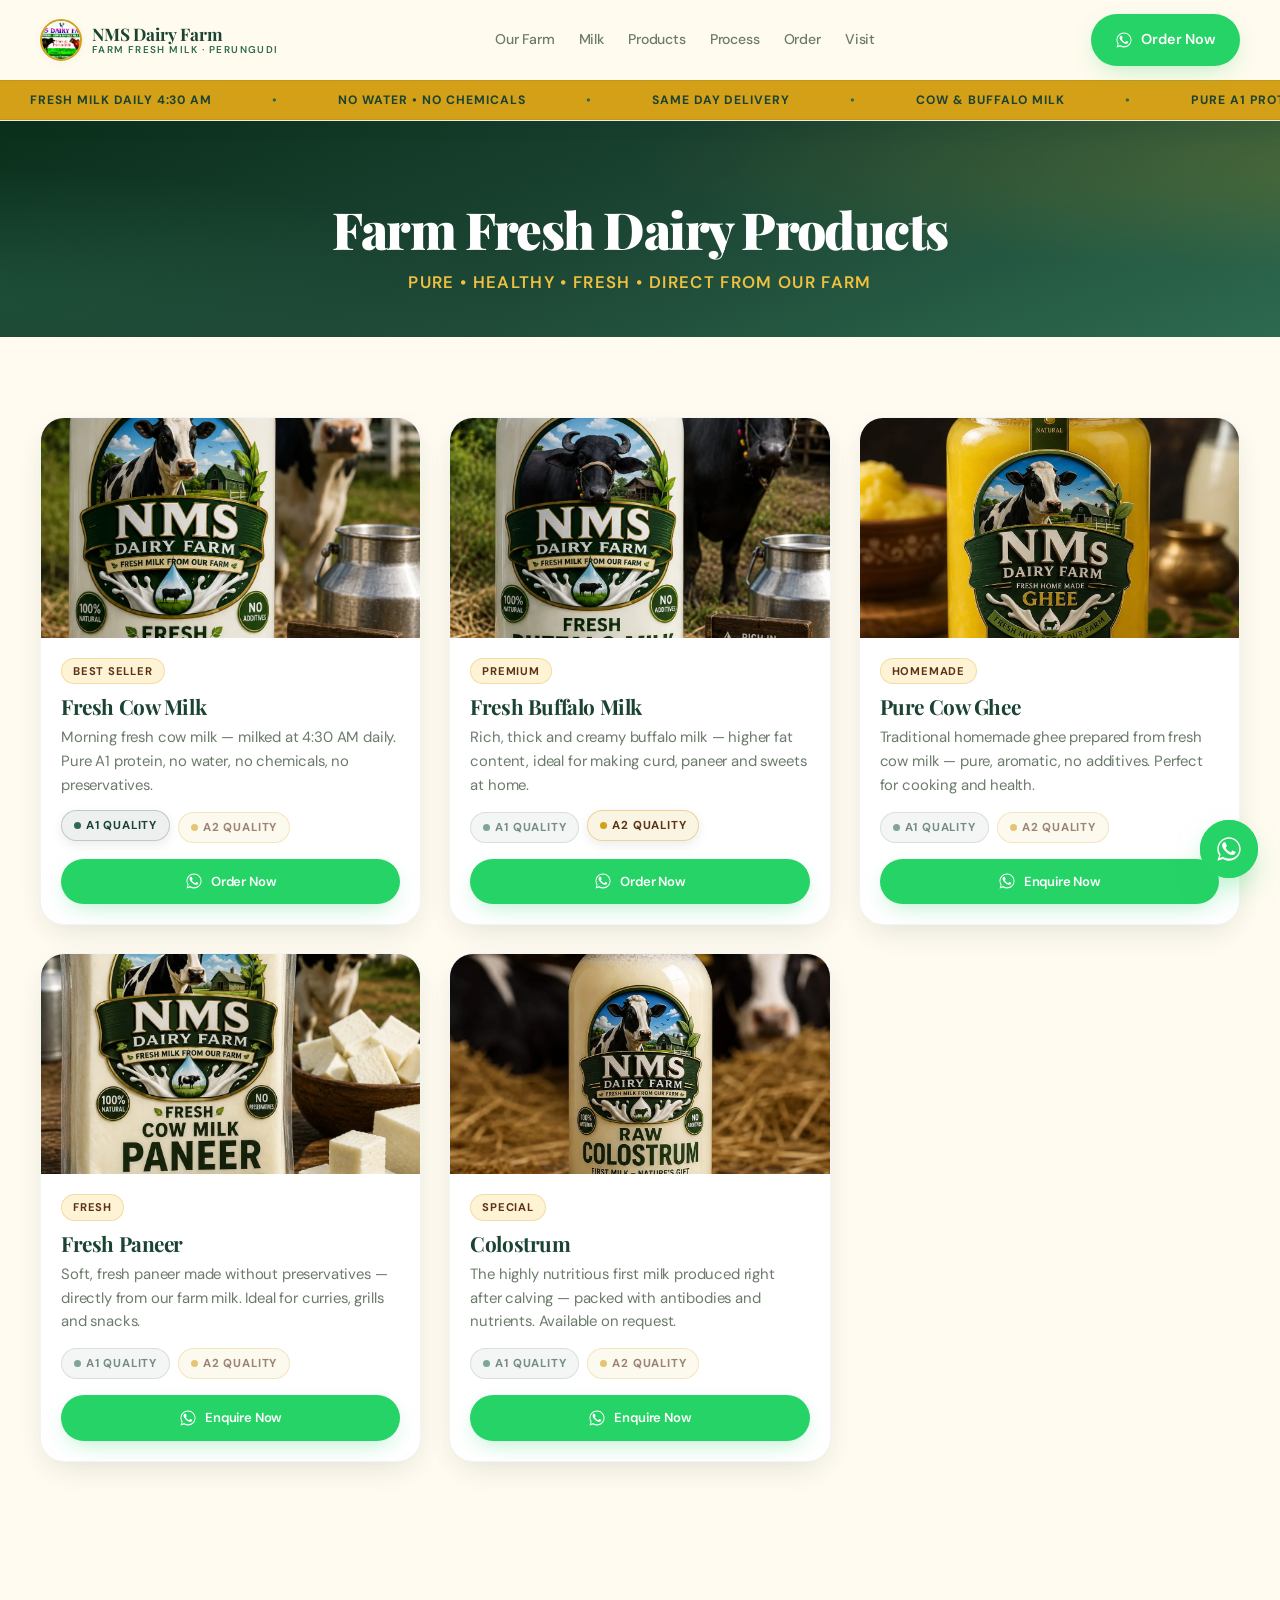
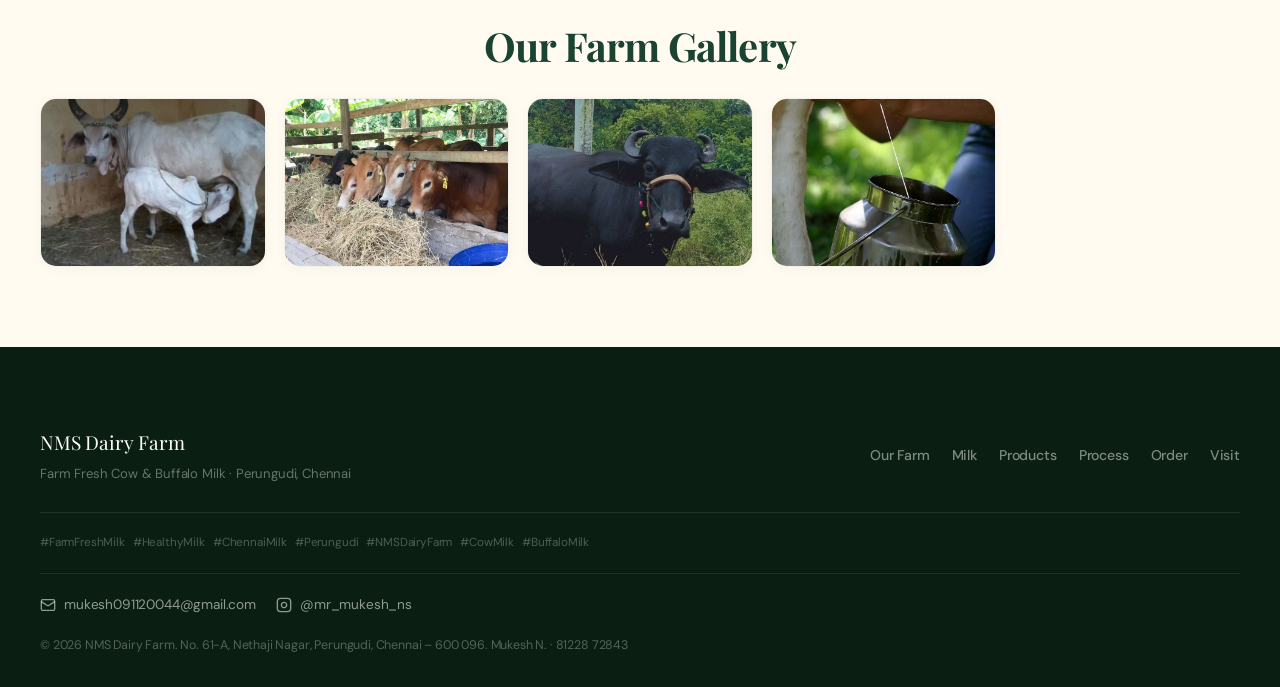
==== commit 5b51be7f: "Update Order section and card click-and-scroll selection behavior" ====
--- a/products.html
+++ b/products.html
@@ -134,13 +134,12 @@
                     <p>Morning fresh cow milk — milked at 4:30 AM daily. Pure A1 protein, no water, no chemicals, no
                         preservatives.</p>
                     <div class="quality-badges">
-                        <span class="quality-badge a1">A1 Quality</span>
+                        <span class="quality-badge a1 active">A1 Quality</span>
                         <span class="quality-badge a2">A2 Quality</span>
                     </div>
                     <div class="card-actions">
                         <a class="btn btn-wa"
-                            href="https://wa.me/918122872843?text=Hi%20NMS%20Dairy%20Farm!%20I%27d%20like%20to%20order%20Fresh%20Cow%20Milk%20%5BPlease%20specify%20A1%20or%20A2%20Quality%5D."
-                            target="_blank" rel="noopener">
+                            href="index.html?milkType=Cow%20Milk&quality=A1%20Quality#order">
                             <svg viewBox="0 0 24 24" fill="currentColor" aria-hidden="true">
                                 <path
                                     d="M17.5 14.4c-.3-.1-1.7-.8-2-1-.3-.1-.5-.1-.7.1-.2.3-.8 1-.9 1.1-.2.2-.3.2-.6.1-.3-.1-1.2-.5-2.4-1.5-.9-.8-1.5-1.8-1.6-2.1-.2-.3 0-.5.1-.6.1-.1.3-.3.4-.5.1-.1.2-.3.3-.4.1-.2 0-.4 0-.5 0-.1-.7-1.7-.9-2.3-.3-.6-.5-.5-.7-.5h-.6c-.2 0-.5.1-.8.4-.3.3-1 1-1 2.4s1 2.8 1.2 3c.1.2 2 3 4.8 4.3.7.3 1.2.5 1.6.6.7.2 1.3.2 1.8.1.5-.1 1.7-.7 1.9-1.4.2-.7.2-1.3.2-1.4-.1-.2-.3-.2-.6-.4Z" />
@@ -163,12 +162,11 @@
                         sweets at home.</p>
                     <div class="quality-badges">
                         <span class="quality-badge a1">A1 Quality</span>
-                        <span class="quality-badge a2">A2 Quality</span>
+                        <span class="quality-badge a2 active">A2 Quality</span>
                     </div>
                     <div class="card-actions">
                         <a class="btn btn-wa"
-                            href="https://wa.me/918122872843?text=Hi%20NMS%20Dairy%20Farm!%20I%27d%20like%20to%20order%20Fresh%20Buffalo%20Milk%20%5BPlease%20specify%20A1%20or%20A2%20Quality%5D."
-                            target="_blank" rel="noopener">
+                            href="index.html?milkType=Buffalo%20Milk&quality=A2%20Quality#order">
                             <svg viewBox="0 0 24 24" fill="currentColor" aria-hidden="true">
                                 <path
                                     d="M17.5 14.4c-.3-.1-1.7-.8-2-1-.3-.1-.5-.1-.7.1-.2.3-.8 1-.9 1.1-.2.2-.3.2-.6.1-.3-.1-1.2-.5-2.4-1.5-.9-.8-1.5-1.8-1.6-2.1-.2-.3 0-.5.1-.6.1-.1.3-.3.4-.5.1-.1.2-.3.3-.4.1-.2 0-.4 0-.5 0-.1-.7-1.7-.9-2.3-.3-.6-.5-.5-.7-.5h-.6c-.2 0-.5.1-.8.4-.3.3-1 1-1 2.4s1 2.8 1.2 3c.1.2 2 3 4.8 4.3.7.3 1.2.5 1.6.6.7.2 1.3.2 1.8.1.5-.1 1.7-.7 1.9-1.4.2-.7.2-1.3.2-1.4-.1-.2-.3-.2-.6-.4Z" />
@@ -365,11 +363,28 @@
                 document.querySelectorAll('.reveal').forEach(function (el) { el.classList.add('in'); });
             }
 
-            /* Quality Badges Selection for Cards */
+            /* Quality Badges Selection for Cards & Order Button Handling */
             document.querySelectorAll('.card').forEach(function (card) {
                 var badges = card.querySelectorAll('.quality-badge');
                 var waBtn = card.querySelector('.btn-wa');
-                if (badges.length > 0 && waBtn) {
+                var titleEl = card.querySelector('h3');
+                var title = titleEl ? titleEl.textContent.trim() : '';
+
+                var isMilk = title.toLowerCase().includes('milk') && !title.toLowerCase().includes('ghee') && !title.toLowerCase().includes('paneer') && !title.toLowerCase().includes('colostrum');
+
+                if (isMilk && waBtn) {
+                    var mType = title.toLowerCase().includes('buffalo') ? 'Buffalo Milk' : 'Cow Milk';
+                    
+                    badges.forEach(function (badge) {
+                        badge.style.cursor = 'pointer';
+                        badge.addEventListener('click', function () {
+                            badges.forEach(function (b) { b.classList.remove('active'); });
+                            badge.classList.add('active');
+                            var quality = badge.textContent.trim();
+                            waBtn.setAttribute('href', 'index.html?milkType=' + encodeURIComponent(mType) + '&quality=' + encodeURIComponent(quality) + '#order');
+                        });
+                    });
+                } else if (badges.length > 0 && waBtn) {
                     var originalHref = waBtn.getAttribute('href');
                     var baseHref = originalHref.replace('%20%5BPlease%20specify%20A1%20or%20A2%20Quality%5D', '').replace(/\s*\([^)]*\)$/, '');
                     badges.forEach(function (badge) {
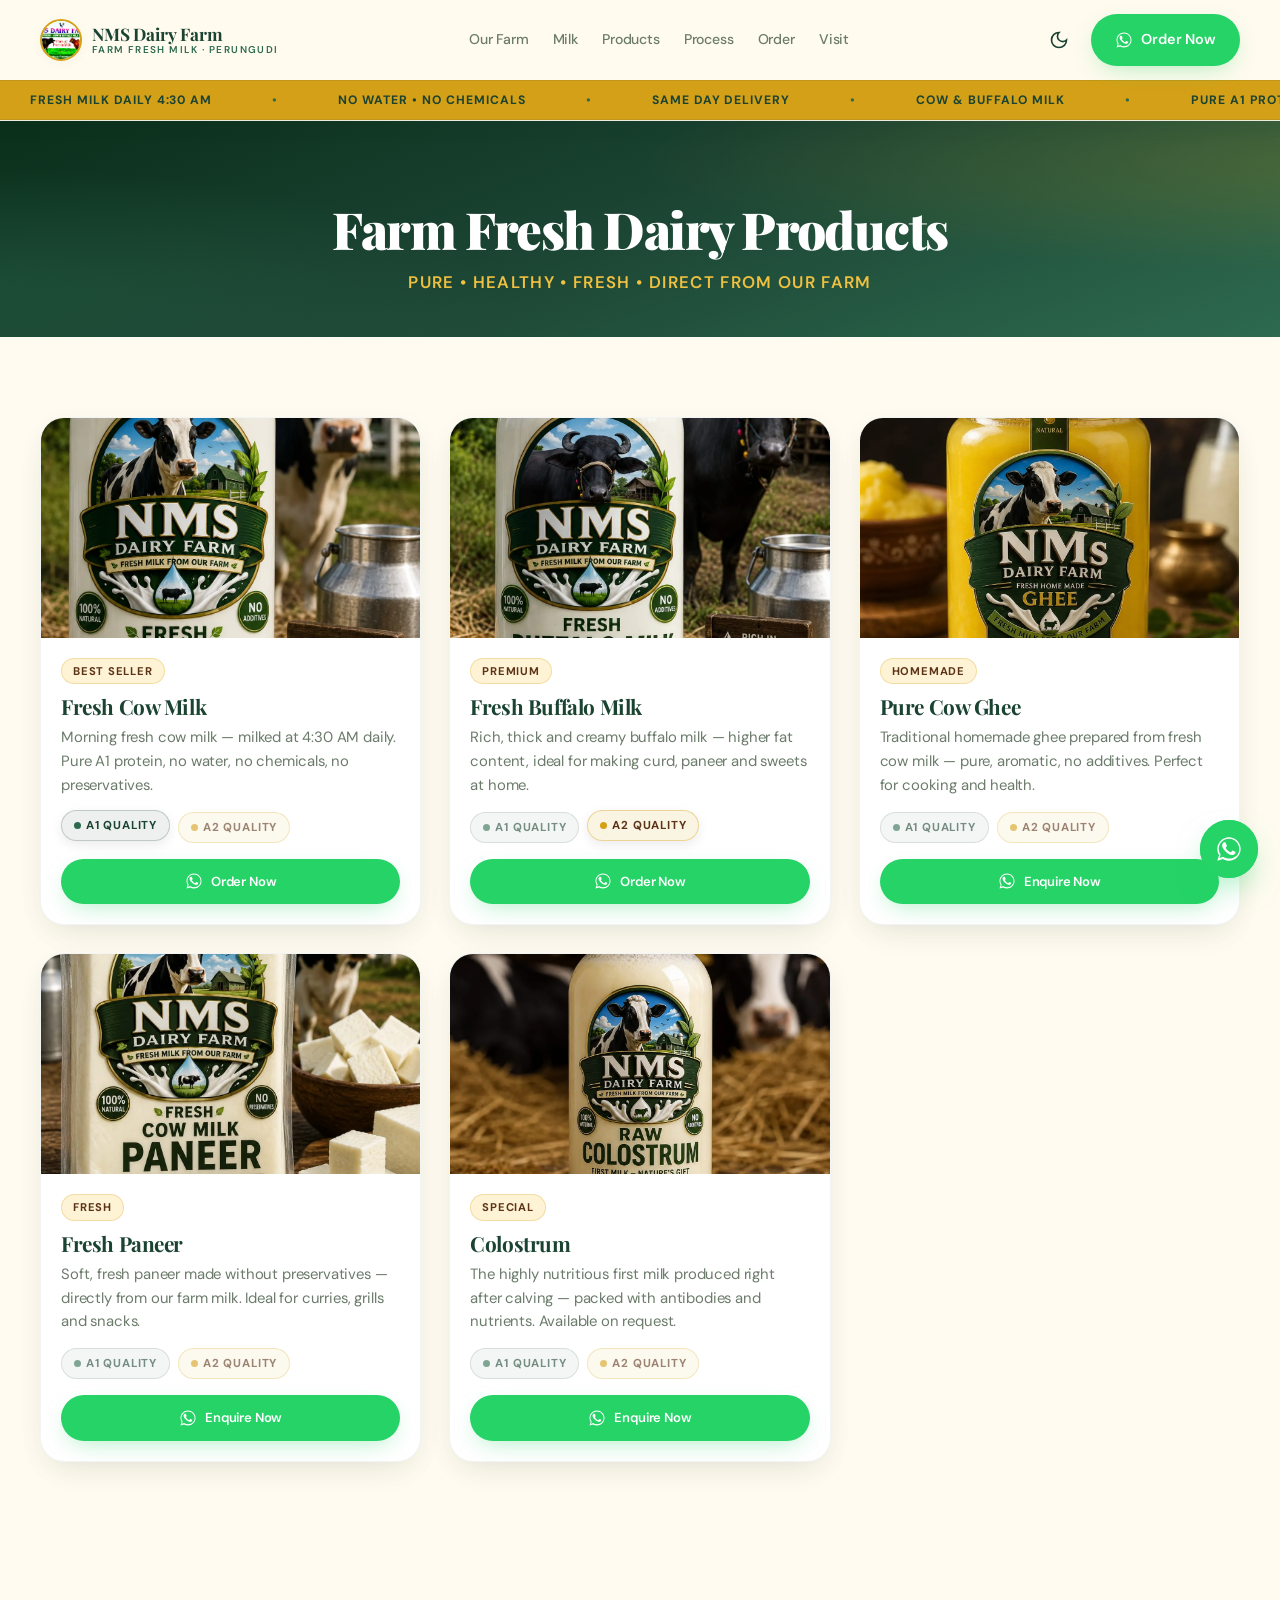
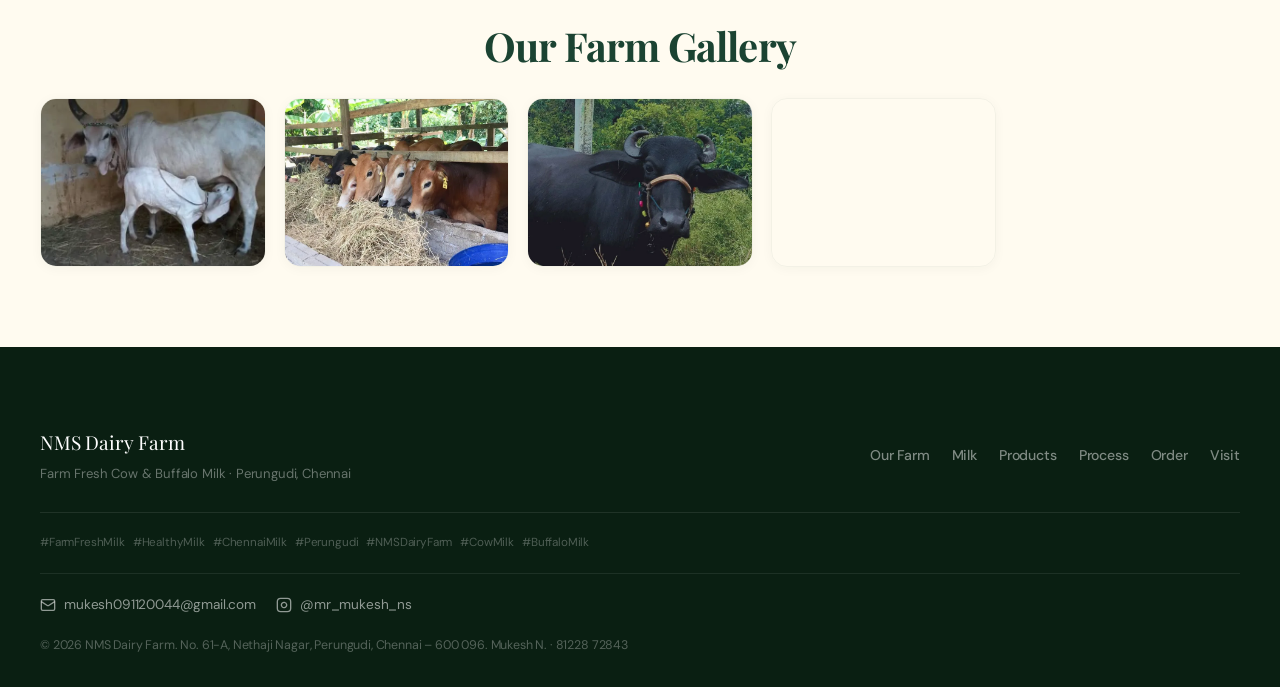
==== commit ec3b30dd: "Add premium light and dark theme mode toggle with persistence" ====
--- a/products.html
+++ b/products.html
@@ -41,6 +41,14 @@
 </head>
 
 <body>
+    <script>
+        (function () {
+            var t = localStorage.getItem('theme');
+            if (t === 'dark' || (!t && window.matchMedia('(prefers-color-scheme: dark)').matches)) {
+                document.body.classList.add('dark-theme');
+            }
+        })();
+    </script>
 
     <!-- ── HEADER ── -->
     <header>
@@ -59,21 +67,32 @@
                 <a href="index.html#order">Order</a>
                 <a href="index.html#visit">Visit</a>
             </nav>
-            <a class="btn btn-wa nav-wa" id="navWa" href="#" target="_blank" rel="noopener" aria-label="Order on WhatsApp">
-                <svg viewBox="0 0 24 24" fill="currentColor" aria-hidden="true">
-                    <path
-                        d="M17.5 14.4c-.3-.1-1.7-.8-2-1-.3-.1-.5-.1-.7.1-.2.3-.8 1-.9 1.1-.2.2-.3.2-.6.1-.3-.1-1.2-.5-2.4-1.5-.9-.8-1.5-1.8-1.6-2.1-.2-.3 0-.5.1-.6.1-.1.3-.3.4-.5.1-.1.2-.3.3-.4.1-.2 0-.4 0-.5 0-.1-.7-1.7-.9-2.3-.3-.6-.5-.5-.7-.5h-.6c-.2 0-.5.1-.8.4-.3.3-1 1-1 2.4s1 2.8 1.2 3c.1.2 2 3 4.8 4.3.7.3 1.2.5 1.6.6.7.2 1.3.2 1.8.1.5-.1 1.7-.7 1.9-1.4.2-.7.2-1.3.2-1.4-.1-.2-.3-.2-.6-.4Z" />
-                    <path
-                        d="M12 2C6.5 2 2 6.5 2 12c0 1.9.5 3.7 1.5 5.3L2 22l4.8-1.5C8.3 21.5 10.1 22 12 22c5.5 0 10-4.5 10-10S17.5 2 12 2Zm0 18.2c-1.7 0-3.3-.5-4.7-1.3l-.3-.2-3.1 1 1-3-.2-.3C3.7 15 3.2 13.5 3.2 12 3.2 7.1 7.1 3.2 12 3.2S20.8 7.1 20.8 12 16.9 20.2 12 20.2Z" />
-                </svg>
-                Order Now
-            </a>
-            <button class="hamburger" id="menuOpen" aria-label="Open menu" aria-expanded="false"
-                aria-controls="mobileNav">
-                <svg viewBox="0 0 24 24" fill="none" stroke="currentColor" stroke-width="2" aria-hidden="true">
-                    <path d="M3 6h18M3 12h18M3 18h18" stroke-linecap="round" />
-                </svg>
-            </button>
+            <div class="nav-actions" style="display:flex;align-items:center;gap:12px;">
+                <button class="theme-btn" id="themeToggle" aria-label="Toggle dark mode">
+                    <svg class="sun-icon" viewBox="0 0 24 24" fill="none" stroke="currentColor" stroke-width="2" aria-hidden="true">
+                        <circle cx="12" cy="12" r="4"/>
+                        <path d="M12 2v2M12 20v2M4.93 4.93l1.41 1.41M17.66 17.66l1.41 1.41M2 12h2M20 12h2M6.34 17.66l-1.41 1.41M19.07 4.93l-1.41 1.41"/>
+                    </svg>
+                    <svg class="moon-icon" viewBox="0 0 24 24" fill="none" stroke="currentColor" stroke-width="2" aria-hidden="true">
+                        <path d="M12 3a6 6 0 0 0 9 9 9 9 0 1 1-9-9Z"/>
+                    </svg>
+                </button>
+                <a class="btn btn-wa nav-wa" id="navWa" href="#" target="_blank" rel="noopener" aria-label="Order on WhatsApp">
+                    <svg viewBox="0 0 24 24" fill="currentColor" aria-hidden="true">
+                        <path
+                            d="M17.5 14.4c-.3-.1-1.7-.8-2-1-.3-.1-.5-.1-.7.1-.2.3-.8 1-.9 1.1-.2.2-.3.2-.6.1-.3-.1-1.2-.5-2.4-1.5-.9-.8-1.5-1.8-1.6-2.1-.2-.3 0-.5.1-.6.1-.1.3-.3.4-.5.1-.1.2-.3.3-.4.1-.2 0-.4 0-.5 0-.1-.7-1.7-.9-2.3-.3-.6-.5-.5-.7-.5h-.6c-.2 0-.5.1-.8.4-.3.3-1 1-1 2.4s1 2.8 1.2 3c.1.2 2 3 4.8 4.3.7.3 1.2.5 1.6.6.7.2 1.3.2 1.8.1.5-.1 1.7-.7 1.9-1.4.2-.7.2-1.3.2-1.4-.1-.2-.3-.2-.6-.4Z" />
+                        <path
+                            d="M12 2C6.5 2 2 6.5 2 12c0 1.9.5 3.7 1.5 5.3L2 22l4.8-1.5C8.3 21.5 10.1 22 12 22c5.5 0 10-4.5 10-10S17.5 2 12 2Zm0 18.2c-1.7 0-3.3-.5-4.7-1.3l-.3-.2-3.1 1 1-3-.2-.3C3.7 15 3.2 13.5 3.2 12 3.2 7.1 7.1 3.2 12 3.2S20.8 7.1 20.8 12 16.9 20.2 12 20.2Z" />
+                    </svg>
+                    Order Now
+                </a>
+                <button class="hamburger" id="menuOpen" aria-label="Open menu" aria-expanded="false"
+                    aria-controls="mobileNav">
+                    <svg viewBox="0 0 24 24" fill="none" stroke="currentColor" stroke-width="2" aria-hidden="true">
+                        <path d="M3 6h18M3 12h18M3 18h18" stroke-linecap="round" />
+                    </svg>
+                </button>
+            </div>
         </div>
         <!-- ticker -->
         <div class="ticker-wrap" aria-hidden="true">
@@ -107,6 +126,15 @@
         <a href="index.html#process">Process</a>
         <a href="index.html#order">Order</a>
         <a href="index.html#visit">Visit</a>
+        <button class="theme-btn" aria-label="Toggle dark mode" style="margin-top: 10px; color: #fff;">
+            <svg class="sun-icon" viewBox="0 0 24 24" fill="none" stroke="currentColor" stroke-width="2" aria-hidden="true" style="width:24px; height:24px;">
+                <circle cx="12" cy="12" r="4"/>
+                <path d="M12 2v2M12 20v2M4.93 4.93l1.41 1.41M17.66 17.66l1.41 1.41M2 12h2M20 12h2M6.34 17.66l-1.41 1.41M19.07 4.93l-1.41 1.41"/>
+            </svg>
+            <svg class="moon-icon" viewBox="0 0 24 24" fill="none" stroke="currentColor" stroke-width="2" aria-hidden="true" style="width:24px; height:24px;">
+                <path d="M12 3a6 6 0 0 0 9 9 9 9 0 1 1-9-9Z"/>
+            </svg>
+        </button>
     </div>
 
     <main>
@@ -339,6 +367,15 @@
             function wa(msg) { return 'https://wa.me/' + PHONE + '?text=' + encodeURIComponent(msg); }
 
             document.getElementById('yr').textContent = new Date().getFullYear();
+
+            /* Theme toggle */
+            document.querySelectorAll('.theme-btn').forEach(function (btn) {
+                btn.addEventListener('click', function () {
+                    var isDark = document.body.classList.toggle('dark-theme');
+                    localStorage.setItem('theme', isDark ? 'dark' : 'light');
+                });
+            });
+
             document.getElementById('navWa').href = wa("Hi NMS Dairy Farm! I'd like to order farm fresh milk.");
             document.getElementById('fabWa').href = wa("Hi NMS Dairy Farm! I'd like to know more about your farm fresh dairy products.");
 
--- a/style.css
+++ b/style.css
@@ -1 +1,140 @@
-*,*::before,*::after{box-sizing:border-box;margin:0;padding:0;}:root{--g:#1B4332;--g2:#2D6A4F;--g3:#52B788;--gold:#D4A017;--gold2:#F0C040;--cream:#FFFBF0;--warm:#FFF3D6;--brown:#5C3317;--ink:#1A1A1A;--muted:#6B7B6A;--wa:#25D366;--wa2:#128C7E;--sp:80px;--sp-m:60px;--mw:1280px;--px:clamp(16px,4vw,40px);--r-lg:24px;--r-md:16px;--r-sm:12px;--r-pill:999px;--sh-a:0 2px 12px rgba(10,47,27,.04);--sh-b:0 8px 30px -8px rgba(10,47,27,.10),0 16px 40px -12px rgba(0,0,0,.05);--sh-c:0 20px 55px -12px rgba(10,47,27,.18),0 28px 48px -18px rgba(0,0,0,.07);--glass-bg:rgba(255,255,255,.78);--glass-border:1px solid rgba(255,255,255,.65);--glass-dark-bg:rgba(255,255,255,.05);--glass-dark-border:1px solid rgba(255,255,255,.10);--ease:cubic-bezier(.16,1,.3,1);--ease-std:cubic-bezier(.4,0,.2,1);}html{scroll-behavior:smooth;-webkit-text-size-adjust:100%;}body{font-family:'DM Sans',sans-serif;background:var(--cream);color:var(--ink);overflow-x:hidden;line-height:1.65;letter-spacing:-.01em;-webkit-font-smoothing:antialiased;}img{display:block;max-width:100%;height:auto;}a{color:inherit;text-decoration:none;}button{font-family:inherit;}h1,h2,h3,h4{font-family:'Playfair Display',serif;line-height:1.2;color:var(--g);letter-spacing:-.025em;}::-webkit-scrollbar{width:6px;}::-webkit-scrollbar-track{background:var(--cream);}::-webkit-scrollbar-thumb{background:var(--g2);border-radius:6px;}header{position:sticky;top:0;z-index:100;width:100%;background:rgba(255,251,240,.88);backdrop-filter:blur(20px) saturate(180%);-webkit-backdrop-filter:blur(20px) saturate(180%);border-bottom:1px solid rgba(27,67,50,.08);box-shadow:0 4px 24px rgba(10,47,27,.04);}.nav{display:flex;align-items:center;justify-content:space-between;padding:14px var(--px);max-width:var(--mw);margin:0 auto;width:100%;gap:16px;}.brand{display:flex;align-items:center;gap:10px;flex-shrink:0;}.brand-logo{width:42px;height:42px;border-radius:50%;border:2px solid var(--gold);overflow:hidden;flex:0 0 auto;box-shadow:var(--sh-a);}.brand-logo img{width:100%;height:100%;object-fit:cover;}.brand-name{font-family:'Playfair Display',serif;font-size:1.08rem;font-weight:700;color:var(--g);line-height:1.1;}.brand-name span{display:block;font-family:'DM Sans',sans-serif;font-size:.62rem;font-weight:600;letter-spacing:.14em;text-transform:uppercase;color:var(--g2);margin-top:2px;}.nav-links{display:flex;gap:24px;font-weight:500;font-size:.88rem;flex-shrink:0;}.nav-links a{color:var(--muted);transition:color .25s var(--ease-std);position:relative;white-space:nowrap;}.nav-links a:hover{color:var(--g);}.nav-links a::after{content:"";position:absolute;bottom:-3px;left:0;width:100%;height:2px;background:var(--g2);transform:scaleX(0);transform-origin:right;transition:transform .3s var(--ease-std);}.nav-links a:hover::after{transform:scaleX(1);transform-origin:left;}.hamburger{display:none;background:none;border:none;cursor:pointer;padding:4px;color:var(--g);transition:opacity .2s;}.hamburger:active{opacity:.6;}.hamburger svg{width:24px;height:24px;}@media(max-width:960px){.nav-links,.nav-wa{display:none;}.hamburger{display:flex;align-items:center;justify-content:center;}}@media(max-width:480px){.brand-name span{display:none;}.brand-name{font-size:1rem;}}.mobile-nav{display:none;flex-direction:column;align-items:center;justify-content:center;gap:28px;position:fixed;inset:0;z-index:200;background:var(--g);padding:24px;}.mobile-nav.open{display:flex;}.mobile-nav a{font-family:'Playfair Display',serif;font-size:clamp(1.6rem,5vw,2.2rem);color:#fff;font-weight:700;transition:color .2s;}.mobile-nav a:hover{color:var(--gold2);}.mobile-nav .close{position:absolute;top:20px;right:20px;background:none;border:none;color:#fff;cursor:pointer;}.mobile-nav .close svg{width:28px;height:28px;}.btn{display:inline-flex;align-items:center;justify-content:center;gap:8px;padding:12px 22px;border-radius:var(--r-pill);font-weight:600;font-size:.9rem;border:2px solid transparent;cursor:pointer;transition:all .3s var(--ease);white-space:nowrap;-webkit-tap-highlight-color:transparent;}.btn svg{width:18px;height:18px;flex-shrink:0;}.btn-wa{background:var(--wa);color:#fff;box-shadow:0 8px 24px -8px rgba(37,211,102,.4);}.btn-wa:hover{background:var(--wa2);transform:translateY(-2px);box-shadow:0 12px 28px -6px rgba(37,211,102,.6);}.btn-gold{background:linear-gradient(135deg,var(--gold),var(--gold2));color:var(--g);font-weight:700;box-shadow:0 8px 24px -8px rgba(212,160,23,.3);}.btn-gold:hover{transform:translateY(-2px);box-shadow:0 12px 28px -6px rgba(212,160,23,.5);}.btn-outline{background:transparent;border-color:var(--g);color:var(--g);}.btn-outline:hover{background:var(--g);color:#fff;transform:translateY(-2px);}.btn-white{background:#fff;color:var(--g);box-shadow:0 8px 20px -8px rgba(0,0,0,.12);}.btn-white:hover{transform:translateY(-2px);box-shadow:0 12px 24px -6px rgba(0,0,0,.22);}@media(max-width:480px){.btn{padding:11px 18px;font-size:.85rem;}}.hero{position:relative;min-height:100svh;background:linear-gradient(160deg,#0A2F1B 0%,#1B4332 45%,#2D6A4F 100%);display:flex;align-items:center;overflow:hidden;padding:0 var(--px);}.hero-bg{position:absolute;inset:0;background-image:radial-gradient(ellipse 60% 50% at 110% 20%,rgba(212,160,23,.22),transparent),radial-gradient(ellipse 50% 60% at -10% 80%,rgba(82,183,136,.18),transparent);pointer-events:none;}.hero-particles{position:absolute;inset:0;overflow:hidden;pointer-events:none;}.hero-particles span{position:absolute;border-radius:50%;background:rgba(212,160,23,.15);animation:float linear infinite;}@keyframes float{0%{transform:translateY(0) scale(1);opacity:.7;}100%{transform:translateY(-120vh) scale(1.5);opacity:0;}}.hero-grid{position:relative;z-index:2;display:grid;grid-template-columns:55% 45%;gap:40px;align-items:center;max-width:var(--mw);margin:0 auto;width:100%;padding:100px 0;}.hero-eyebrow{display:inline-flex;align-items:center;gap:8px;background:rgba(212,160,23,.18);border:1px solid rgba(212,160,23,.4);border-radius:var(--r-pill);padding:6px 14px;font-size:.78rem;font-weight:700;letter-spacing:.12em;text-transform:uppercase;color:var(--gold2);margin-bottom:22px;}.hero h1{font-size:clamp(2rem,5vw,3.8rem);font-weight:900;color:#fff;line-height:1.1;letter-spacing:-.03em;}.hero h1 em{font-style:italic;color:var(--gold2);}.hero-sub{margin-top:20px;color:rgba(255,255,255,.75);font-size:clamp(.95rem,2vw,1.08rem);line-height:1.65;max-width:42ch;}.hero-cta{display:flex;flex-wrap:wrap;gap:12px;margin-top:30px;}.hero-stats{display:flex;gap:24px;flex-wrap:wrap;margin-top:36px;padding-top:28px;border-top:1px solid rgba(255,255,255,.12);}.hero-stat .num{font-family:'Playfair Display',serif;font-size:1.8rem;font-weight:700;color:var(--gold2);letter-spacing:-.02em;}.hero-stat .lbl{font-size:.78rem;color:rgba(255,255,255,.6);margin-top:2px;}.poster-wrap{display:flex;justify-content:flex-end;align-items:center;}.poster-frame{position:relative;width:100%;max-width:420px;border-radius:var(--r-lg);box-shadow:var(--sh-c);overflow:visible;transition:transform .5s var(--ease),box-shadow .5s var(--ease);}.poster-frame img{width:100%;height:auto;display:block;border-radius:var(--r-lg);}.poster-frame:hover{transform:translateY(-10px) scale(1.01);box-shadow:0 40px 80px rgba(10,47,27,.38);}.poster-badge{position:absolute;bottom:-18px;left:20px;z-index:3;background:var(--wa);color:#fff;border-radius:14px;padding:11px 17px;font-weight:700;font-size:.8rem;box-shadow:0 12px 28px -8px rgba(37,211,102,.55);display:flex;align-items:center;gap:8px;border:3px solid #fff;}.poster-tag{position:absolute;top:14px;right:-8px;z-index:3;background:var(--gold);color:var(--g);border-radius:var(--r-pill);padding:7px 14px;font-weight:700;font-size:.76rem;letter-spacing:.06em;text-transform:uppercase;box-shadow:0 6px 18px -6px rgba(212,160,23,.65);transform:rotate(-3deg);}@media(max-width:900px){.hero{min-height:auto;padding-top:calc(var(--sp-m) + 40px);padding-bottom:var(--sp-m);}.hero-grid{grid-template-columns:1fr;padding:40px 0 0;gap:40px;}.poster-wrap{justify-content:center;}.poster-frame{max-width:360px;}}@media(max-width:480px){.hero-grid{gap:32px;padding:28px 0 0;}.hero-stats{gap:16px;}.hero-cta{flex-direction:column;}.hero-cta .btn{width:100%;justify-content:center;}.poster-frame{max-width:100%;}.poster-badge{font-size:.72rem;padding:9px 13px;}.poster-tag{right:-4px;font-size:.7rem;}}.section{padding:var(--sp) var(--px);display:flex;justify-content:center;width:100%;}.section-inner{max-width:var(--mw);margin:0 auto;width:100%;}@media(max-width:768px){.section{padding:var(--sp-m) var(--px);}}.label{display:inline-flex;align-items:center;gap:8px;font-size:.7rem;font-weight:700;letter-spacing:.15em;text-transform:uppercase;color:var(--g2);margin-bottom:12px;}.label::before{content:"";width:18px;height:2px;background:var(--gold);border-radius:2px;}.section-head h2{font-size:clamp(1.7rem,3.2vw,2.6rem);color:var(--g);margin-top:6px;}.section-head p{margin-top:12px;color:var(--muted);font-size:clamp(.95rem,1.5vw,1.05rem);line-height:1.7;max-width:52ch;}.showcase{background:#fff;}.showcase-grid{display:grid;grid-template-columns:1fr 1fr;gap:56px;align-items:center;}.showcase-img-wrap{position:relative;}.showcase-img{border-radius:var(--r-lg);overflow:hidden;box-shadow:var(--sh-b);border:1px solid rgba(27,67,50,.05);}.showcase-img img{width:100%;height:420px;object-fit:cover;transition:transform .6s var(--ease);}.showcase-img:hover img{transform:scale(1.03);}.img-label{position:absolute;bottom:18px;left:18px;background:rgba(27,67,50,.92);backdrop-filter:blur(8px);color:#fff;border-radius:10px;padding:9px 14px;font-weight:600;font-size:.82rem;display:flex;align-items:center;gap:8px;border:1px solid rgba(212,160,23,.4);}.showcase-point{display:flex;gap:14px;padding:16px 0;border-bottom:1px solid rgba(27,67,50,.08);}.showcase-point:last-child{border-bottom:none;}.point-icon{width:40px;height:40px;border-radius:10px;flex-shrink:0;background:linear-gradient(135deg,var(--g),var(--g2));display:flex;align-items:center;justify-content:center;}.point-icon svg{width:18px;height:18px;color:var(--gold2);}.point-text h3{font-family:'Playfair Display',serif;font-size:1rem;color:var(--g);margin-bottom:3px;}.point-text p{font-size:.88rem;color:var(--muted);line-height:1.55;}@media(max-width:860px){.showcase-grid{grid-template-columns:1fr;gap:36px;}.showcase-img img{height:320px;}}@media(max-width:480px){.showcase-img img{height:240px;}}.animals{background:linear-gradient(160deg,#0D2B1C,#1B4332);padding:var(--sp) var(--px);}@media(max-width:768px){.animals{padding:var(--sp-m) var(--px);}}.animals-inner{max-width:var(--mw);margin:0 auto;}.animals .label{color:var(--gold2);}.animals .label::before{background:var(--gold2);}.animals .section-head h2{color:#fff;}.animals .section-head p{color:rgba(255,255,255,.65);}.animal-cards{display:flex;justify-content:center;margin-top:44px;width:100%;}.animal-card{border-radius:var(--r-lg);overflow:hidden;position:relative;min-height:380px;display:flex;flex-direction:column;justify-content:flex-end;width:100%;max-width:580px;box-shadow:var(--sh-c);border:1px solid rgba(255,255,255,.1);}.animal-card img{position:absolute;inset:0;width:100%;height:100%;object-fit:cover;transition:transform .5s var(--ease);}.animal-card:hover img{transform:scale(1.05);}.animal-card-overlay{position:absolute;inset:0;background:linear-gradient(to top,rgba(0,0,0,.9) 0%,rgba(0,0,0,.28) 55%,transparent 100%);}.animal-card-content{position:relative;z-index:2;padding:26px;}.animal-card-tag{display:inline-block;background:var(--gold);color:var(--g);border-radius:var(--r-pill);padding:4px 13px;font-size:.7rem;font-weight:700;letter-spacing:.1em;text-transform:uppercase;margin-bottom:10px;}.animal-card h3{font-size:1.6rem;color:#fff;margin-bottom:7px;}.animal-card p{color:rgba(255,255,255,.78);font-size:.9rem;line-height:1.55;margin-bottom:16px;}.animal-card .benefits{display:flex;flex-wrap:wrap;gap:7px;}.benefit{background:rgba(255,255,255,.14);backdrop-filter:blur(4px);-webkit-backdrop-filter:blur(4px);border:1px solid rgba(255,255,255,.24);border-radius:var(--r-pill);padding:5px 11px;font-size:.74rem;font-weight:600;color:#fff;}.benefit.gold{background:rgba(212,160,23,.28);border-color:rgba(212,160,23,.48);color:var(--gold2);}@media(max-width:480px){.animal-card{min-height:320px;}.animal-card h3{font-size:1.35rem;}.animal-card-content{padding:20px;}}.products-container{max-width:var(--mw);margin:0 auto;padding:var(--sp) var(--px);}@media(max-width:768px){.products-container{padding:var(--sp-m) var(--px);}}.grid{display:grid;grid-template-columns:repeat(auto-fill,minmax(min(280px,100%),1fr));gap:28px;}@media(max-width:600px){.grid{gap:20px;}}.card{background:#fff;border-radius:var(--r-lg);overflow:hidden;box-shadow:var(--sh-b);border:1px solid rgba(27,67,50,.05);display:flex;flex-direction:column;transition:transform .4s var(--ease),box-shadow .4s var(--ease);}.card:hover{transform:translateY(-7px);box-shadow:var(--sh-c);}.card img{width:100%;height:220px;object-fit:cover;transition:transform .5s var(--ease);}.card:hover img{transform:scale(1.04);}.card .content{padding:20px;display:flex;flex-direction:column;flex:1;}.card .tag{align-self:flex-start;background:var(--warm);color:var(--brown);border:1px solid rgba(212,160,23,.28);padding:3px 11px;border-radius:30px;font-size:.7rem;font-weight:700;text-transform:uppercase;letter-spacing:.07em;}.card h3{font-family:'Playfair Display',serif;font-size:1.3rem;color:var(--g);margin:10px 0 7px;letter-spacing:-.02em;}.card p{font-size:.93rem;color:var(--muted);line-height:1.6;flex:1;margin-bottom:14px;}.card .price{font-family:'Playfair Display',serif;font-size:1.25rem;font-weight:700;color:var(--g);margin-bottom:14px;}.card .card-actions{display:flex;gap:8px;margin-top:auto;}.card .card-actions .btn{flex:1;padding:10px 12px;font-size:.82rem;}@media(max-width:480px){.card img{height:190px;}.card .content{padding:16px;}}.process{background:var(--warm);}.process-steps{display:grid;grid-template-columns:repeat(4,1fr);gap:22px;margin-top:52px;position:relative;}.process-steps::before{content:"";position:absolute;top:61px;left:10%;right:10%;height:2px;background:linear-gradient(90deg,var(--g),var(--gold),var(--g));z-index:0;}.process-step{text-align:center;position:relative;z-index:1;transition:transform .35s var(--ease);}.process-step:hover{transform:translateY(-6px);}.step-time{font-family:'Caveat',cursive;font-size:1.05rem;color:var(--g2);font-weight:700;margin-bottom:5px;}.step-circle{width:70px;height:70px;border-radius:50%;margin:0 auto 16px;background:linear-gradient(135deg,var(--g),var(--g2));display:flex;align-items:center;justify-content:center;box-shadow:0 12px 28px -10px rgba(27,67,50,.48);border:4px solid var(--cream);transition:all .3s var(--ease);}.process-step:hover .step-circle{transform:scale(1.06);box-shadow:0 14px 32px -8px rgba(27,67,50,.55);}.step-circle svg{width:28px;height:28px;color:var(--gold2);}.process-step h3{font-family:'Playfair Display',serif;font-size:.98rem;color:var(--g);margin-bottom:7px;}.process-step p{font-size:.83rem;color:var(--muted);line-height:1.58;}@media(max-width:860px){.process-steps{grid-template-columns:1fr 1fr;gap:28px;}.process-steps::before{display:none;}}@media(max-width:480px){.process-steps{grid-template-columns:1fr;}}.trial-wrap{padding:0 var(--px) var(--sp);display:flex;justify-content:center;width:100%;}@media(max-width:768px){.trial-wrap{padding-bottom:var(--sp-m);}}.trial{max-width:var(--mw);margin:0 auto;width:100%;background:linear-gradient(135deg,var(--g) 0%,var(--g2) 100%);border-radius:var(--r-lg);padding:56px 5%;display:grid;grid-template-columns:1fr 1fr;gap:40px;align-items:center;position:relative;overflow:hidden;box-shadow:var(--sh-c);border:1px solid rgba(255,255,255,.1);}.trial::before{content:"";position:absolute;top:-60px;right:-60px;width:280px;height:280px;border-radius:50%;background:rgba(212,160,23,.11);}.trial::after{content:"";position:absolute;bottom:-75px;left:30%;width:190px;height:190px;border-radius:50%;background:rgba(255,255,255,.04);}.trial-badge{display:inline-flex;align-items:center;gap:8px;background:rgba(212,160,23,.2);border:1px solid rgba(212,160,23,.38);border-radius:var(--r-pill);padding:6px 14px;font-size:.76rem;font-weight:700;letter-spacing:.1em;text-transform:uppercase;color:var(--gold2);margin-bottom:18px;}.trial h2{color:#fff;font-size:clamp(1.5rem,2.8vw,2.2rem);}.trial p{color:rgba(255,255,255,.74);margin-top:12px;font-size:1rem;line-height:1.65;}.trial-cta{position:relative;z-index:1;text-align:right;}.trial-note{color:rgba(255,255,255,.5);font-size:.8rem;margin-top:12px;}@media(max-width:768px){.trial{grid-template-columns:1fr;padding:38px 24px;gap:24px;}.trial-cta{text-align:left;}}@media(max-width:480px){.trial{padding:30px 18px;}.trial-cta .btn{width:100%;justify-content:center;}}.order{background:var(--cream);}.order-grid{display:grid;grid-template-columns:1.1fr .9fr;gap:56px;align-items:start;}.order-steps-list{margin-top:28px;}.order-step-item{display:flex;gap:14px;padding:14px 0;border-bottom:1px solid rgba(27,67,50,.09);}.order-step-item:last-child{border-bottom:none;}.step-num{width:30px;height:30px;border-radius:50%;flex-shrink:0;background:var(--g);color:var(--gold2);display:flex;align-items:center;justify-content:center;font-weight:700;font-size:.82rem;}.order-step-item h3{font-size:.93rem;color:var(--g);margin-bottom:3px;font-family:'Playfair Display',serif;}.order-step-item p{font-size:.86rem;color:var(--muted);line-height:1.5;}.order-builder{background:var(--glass-bg);backdrop-filter:blur(16px);-webkit-backdrop-filter:blur(16px);border:var(--glass-border);border-radius:var(--r-lg);padding:30px;box-shadow:var(--sh-b);}.builder-title{font-family:'Playfair Display',serif;font-size:1.25rem;color:var(--g);margin-bottom:24px;}.field-label{font-size:.72rem;font-weight:700;letter-spacing:.1em;text-transform:uppercase;color:var(--g2);display:block;margin-bottom:9px;}.choice-wrap{display:flex;gap:9px;margin-bottom:22px;flex-wrap:wrap;}.choice{flex:1;min-width:110px;border:2px solid rgba(27,67,50,.08);border-radius:var(--r-sm);padding:12px 9px;text-align:center;cursor:pointer;font-weight:600;font-size:.88rem;color:var(--muted);background:rgba(255,255,255,.5);transition:all .3s var(--ease-std);}.choice:hover{border-color:var(--g3);color:var(--g);transform:translateY(-2px);background:#fff;box-shadow:var(--sh-a);}.choice.active{border-color:var(--g);background:rgba(27,67,50,.06);color:var(--g);}.choice.active:hover{transform:none;box-shadow:none;}.qty-wrap{display:flex;align-items:center;gap:14px;margin-bottom:22px;}.qty-btn{width:42px;height:42px;border-radius:50%;border:2px solid rgba(27,67,50,.14);background:#fff;font-size:1.25rem;font-weight:700;color:var(--g);cursor:pointer;display:flex;align-items:center;justify-content:center;transition:all .3s var(--ease-std);}.qty-btn:hover{border-color:var(--g);background:var(--g);color:#fff;transform:scale(1.08);}.qty-btn:active{transform:scale(.94);}.qty-display{font-family:'Playfair Display',serif;font-size:1.65rem;font-weight:700;color:var(--g);min-width:76px;text-align:center;}.order-preview{background:var(--warm);border:1.5px dashed rgba(27,67,50,.24);border-radius:13px;padding:14px 16px;margin-bottom:20px;font-size:.9rem;color:var(--muted);}.order-preview strong{color:var(--g);}.order-builder .btn{width:100%;justify-content:center;font-size:.98rem;padding:15px;}@media(max-width:960px){.order-grid{grid-template-columns:1fr;gap:44px;}}@media(max-width:480px){.order-builder{padding:20px 14px;}.choice{min-width:90px;padding:10px 6px;}}.visit{background:var(--g);padding:var(--sp) var(--px);}@media(max-width:768px){.visit{padding:var(--sp-m) var(--px);}}.visit .label{color:var(--gold2);}.visit .label::before{background:var(--gold2);}.visit-grid{display:grid;grid-template-columns:1.1fr .9fr;gap:48px;margin-top:46px;width:100%;}@media(max-width:860px){.visit-grid{grid-template-columns:1fr;gap:36px;}}.info-item{display:flex;gap:14px;padding:18px 0;border-bottom:1px solid rgba(255,255,255,.09);}.info-item:last-child{border-bottom:none;}.info-icon{width:42px;height:42px;border-radius:10px;flex-shrink:0;background:rgba(212,160,23,.18);border:1px solid rgba(212,160,23,.28);display:flex;align-items:center;justify-content:center;}.info-icon svg{width:19px;height:19px;color:var(--gold2);}.info-item h3{font-size:.7rem;font-weight:700;letter-spacing:.1em;text-transform:uppercase;color:rgba(255,255,255,.48);margin-bottom:4px;}.info-item p{color:#fff;font-size:.95rem;line-height:1.5;}.info-item a{color:var(--gold2);text-decoration:underline;text-underline-offset:3px;}.visit-actions{display:flex;gap:10px;flex-wrap:wrap;margin-top:24px;}.hours-card{background:rgba(255,255,255,.05);backdrop-filter:blur(12px);-webkit-backdrop-filter:blur(12px);border:1px solid rgba(255,255,255,.1);border-radius:var(--r-lg);padding:26px;box-shadow:0 8px 30px rgba(0,0,0,.18);transition:transform .4s var(--ease),box-shadow .4s var(--ease);}.hours-card:hover{transform:translateY(-5px);box-shadow:0 14px 38px rgba(0,0,0,.28);}.hours-card h3{color:#fff;font-family:'Playfair Display',serif;font-size:1.15rem;margin-bottom:5px;}.hours-card>p{color:rgba(255,255,255,.58);font-size:.86rem;margin-bottom:18px;}.hour-row{display:flex;justify-content:space-between;align-items:center;padding:11px 0;border-top:1px solid rgba(255,255,255,.09);font-size:.88rem;color:#fff;}.hour-row:last-child{padding-bottom:0;}.hour-row .time{color:var(--gold2);font-weight:700;}.area-pills{display:flex;flex-wrap:wrap;gap:7px;margin-top:14px;}.area-pill{background:rgba(82,183,136,.18);border:1px solid rgba(82,183,136,.32);border-radius:var(--r-pill);padding:4px 13px;font-size:.76rem;font-weight:600;color:var(--g3);}@media(max-width:480px){.visit-actions{flex-direction:column;}.visit-actions .btn{width:100%;justify-content:center;}.hours-card{padding:20px 16px;}}.gallery{max-width:var(--mw);margin:0 auto;padding:var(--sp) var(--px);}@media(max-width:768px){.gallery{padding:var(--sp-m) var(--px);}}.gallery h2{font-family:'Playfair Display',serif;font-size:clamp(1.7rem,3.2vw,2.5rem);color:var(--g);margin-bottom:28px;text-align:center;letter-spacing:-.02em;}.gallery-grid{display:grid;grid-template-columns:repeat(auto-fill,minmax(min(210px,100%),1fr));gap:18px;}.gallery-img-wrap{border-radius:var(--r-md);overflow:hidden;box-shadow:var(--sh-a);aspect-ratio:4/3;border:1px solid rgba(27,67,50,.05);}.gallery-img-wrap img{width:100%;height:100%;object-fit:cover;transition:transform .6s var(--ease);}.gallery-img-wrap:hover img{transform:scale(1.05);}footer{background:#0A1F12;padding:var(--sp) var(--px) calc(var(--sp)*.4);width:100%;}@media(max-width:768px){footer{padding:var(--sp-m) var(--px) 24px;}}.footer-inner{max-width:var(--mw);margin:0 auto;width:100%;}.footer-top{display:flex;justify-content:space-between;align-items:center;flex-wrap:wrap;gap:20px;padding-bottom:28px;border-bottom:1px solid rgba(255,255,255,.09);}.footer-brand-name{font-family:'Playfair Display',serif;font-size:1.2rem;color:#fff;}.footer-links{display:flex;gap:22px;flex-wrap:wrap;}.footer-links a{color:rgba(255,255,255,.48);font-size:.88rem;font-weight:500;transition:color .25s var(--ease-std);}.footer-links a:hover{color:var(--gold2);}.footer-tags{display:flex;flex-wrap:wrap;gap:8px;margin-top:20px;}.footer-tags span{color:rgba(255,255,255,.28);font-size:.73rem;}.footer-bottom{padding-top:20px;display:flex;justify-content:space-between;flex-wrap:wrap;gap:10px;}.footer-bottom p{color:rgba(255,255,255,.3);font-size:.78rem;line-height:1.5;}@media(max-width:600px){.footer-top{flex-direction:column;align-items:flex-start;}.footer-links{gap:14px;}}.fab{position:fixed;bottom:22px;right:22px;z-index:99;width:58px;height:58px;border-radius:50%;background:var(--wa);display:flex;align-items:center;justify-content:center;box-shadow:0 14px 32px -10px rgba(37,211,102,.6);transition:transform .3s var(--ease),box-shadow .3s var(--ease);}.fab:hover{transform:scale(1.1);box-shadow:0 18px 38px -10px rgba(37,211,102,.78);}.fab svg{width:28px;height:28px;color:#fff;}.fab-pulse{position:absolute;width:100%;height:100%;border-radius:50%;border:2px solid var(--wa);animation:fab-pulse 2.5s ease-out infinite;}@keyframes fab-pulse{0%{transform:scale(1);opacity:.8;}100%{transform:scale(1.72);opacity:0;}}.reveal{opacity:0;transform:translateY(22px);transition:opacity .65s var(--ease),transform .65s var(--ease);}.reveal.in{opacity:1;transform:none;}@media(prefers-reduced-motion:reduce){.reveal,.reveal.in{opacity:1;transform:none;transition:none;}.ticker-track,.fab-pulse,.hero-particles span{animation:none;}}.ticker-wrap{width:100%;overflow:hidden;padding:9px 0;background:var(--gold);border-top:1px solid rgba(27,67,50,.1);border-bottom:1px solid rgba(27,67,50,.1);}.ticker-track{display:flex;width:max-content;animation:ticker-scroll 32s linear infinite;white-space:nowrap;}.ticker-item{display:inline-flex;align-items:center;padding:0 30px;color:var(--g);font-family:'DM Sans',sans-serif;font-weight:700;font-size:.76rem;letter-spacing:.08em;text-transform:uppercase;}.ticker-item::after{content:"•";margin-left:60px;color:var(--g2);}@keyframes ticker-scroll{0%{transform:translateX(0)}100%{transform:translateX(-50%)}}.products-hero{min-height:auto;padding:calc(var(--sp-m) + 20px) var(--px) 40px;flex-direction:column;justify-content:center;text-align:center;}@media(max-width:768px){.products-hero{padding:calc(var(--sp-m) + 10px) var(--px) 30px;}}.quality-badges{display:flex;gap:8px;flex-wrap:wrap;margin-bottom:16px;align-items:center;}.quality-badge{display:inline-flex;align-items:center;gap:5px;padding:5px 12px;border-radius:var(--r-pill);font-size:.72rem;font-weight:700;letter-spacing:.07em;text-transform:uppercase;cursor:pointer;transition:all .2s var(--ease);opacity:0.6;}.quality-badge:hover{opacity:0.8;}.quality-badge.active{opacity:1;transform:translateY(-2px);box-shadow:0 4px 12px rgba(0,0,0,0.08);}.quality-badge.a1{background:rgba(27,67,50,.08);border:1.5px solid rgba(27,67,50,.22);color:var(--g);}.quality-badge.a2{background:rgba(212,160,23,.12);border:1.5px solid rgba(212,160,23,.38);color:var(--brown);}.quality-badge::before{content:"";width:7px;height:7px;border-radius:50%;flex-shrink:0;}.quality-badge.a1::before{background:var(--g2);}.quality-badge.a2::before{background:var(--gold);}.text-center{text-align:center;}.sr-only{position:absolute;width:1px;height:1px;padding:0;margin:-1px;overflow:hidden;clip:rect(0,0,0,0);white-space:nowrap;border-width:0;}a:focus-visible,button:focus-visible,.choice:focus-within{outline:3px solid var(--g3);outline-offset:2px;}+*,*::before,*::after{box-sizing:border-box;margin:0;padding:0;}:root{--g:#1B4332;--g2:#2D6A4F;--g3:#52B788;--gold:#D4A017;--gold2:#F0C040;--cream:#FFFBF0;--warm:#FFF3D6;--brown:#5C3317;--ink:#1A1A1A;--muted:#6B7B6A;--wa:#25D366;--wa2:#128C7E;--sp:80px;--sp-m:60px;--mw:1280px;--px:clamp(16px,4vw,40px);--r-lg:24px;--r-md:16px;--r-sm:12px;--r-pill:999px;--sh-a:0 2px 12px rgba(10,47,27,.04);--sh-b:0 8px 30px -8px rgba(10,47,27,.10),0 16px 40px -12px rgba(0,0,0,.05);--sh-c:0 20px 55px -12px rgba(10,47,27,.18),0 28px 48px -18px rgba(0,0,0,.07);--glass-bg:rgba(255,255,255,.78);--glass-border:1px solid rgba(255,255,255,.65);--glass-dark-bg:rgba(255,255,255,.05);--glass-dark-border:1px solid rgba(255,255,255,.10);--ease:cubic-bezier(.16,1,.3,1);--ease-std:cubic-bezier(.4,0,.2,1);}html{scroll-behavior:smooth;-webkit-text-size-adjust:100%;}body{font-family:'DM Sans',sans-serif;background:var(--cream);color:var(--ink);overflow-x:hidden;line-height:1.65;letter-spacing:-.01em;-webkit-font-smoothing:antialiased;}img{display:block;max-width:100%;height:auto;}a{color:inherit;text-decoration:none;}button{font-family:inherit;}h1,h2,h3,h4{font-family:'Playfair Display',serif;line-height:1.2;color:var(--g);letter-spacing:-.025em;}::-webkit-scrollbar{width:6px;}::-webkit-scrollbar-track{background:var(--cream);}::-webkit-scrollbar-thumb{background:var(--g2);border-radius:6px;}header{position:sticky;top:0;z-index:100;width:100%;background:rgba(255,251,240,.88);backdrop-filter:blur(20px) saturate(180%);-webkit-backdrop-filter:blur(20px) saturate(180%);border-bottom:1px solid rgba(27,67,50,.08);box-shadow:0 4px 24px rgba(10,47,27,.04);}.nav{display:flex;align-items:center;justify-content:space-between;padding:14px var(--px);max-width:var(--mw);margin:0 auto;width:100%;gap:16px;}.brand{display:flex;align-items:center;gap:10px;flex-shrink:0;}.brand-logo{width:42px;height:42px;border-radius:50%;border:2px solid var(--gold);overflow:hidden;flex:0 0 auto;box-shadow:var(--sh-a);}.brand-logo img{width:100%;height:100%;object-fit:cover;}.brand-name{font-family:'Playfair Display',serif;font-size:1.08rem;font-weight:700;color:var(--g);line-height:1.1;}.brand-name span{display:block;font-family:'DM Sans',sans-serif;font-size:.62rem;font-weight:600;letter-spacing:.14em;text-transform:uppercase;color:var(--g2);margin-top:2px;}.nav-links{display:flex;gap:24px;font-weight:500;font-size:.88rem;flex-shrink:0;}.nav-links a{color:var(--muted);transition:color .25s var(--ease-std);position:relative;white-space:nowrap;}.nav-links a:hover{color:var(--g);}.nav-links a::after{content:"";position:absolute;bottom:-3px;left:0;width:100%;height:2px;background:var(--g2);transform:scaleX(0);transform-origin:right;transition:transform .3s var(--ease-std);}.nav-links a:hover::after{transform:scaleX(1);transform-origin:left;}.hamburger{display:none;background:none;border:none;cursor:pointer;padding:4px;color:var(--g);transition:opacity .2s;}.hamburger:active{opacity:.6;}.hamburger svg{width:24px;height:24px;}@media(max-width:960px){.nav-links,.nav-wa{display:none;}.hamburger{display:flex;align-items:center;justify-content:center;}}@media(max-width:480px){.brand-name span{display:none;}.brand-name{font-size:1rem;}}.mobile-nav{display:none;flex-direction:column;align-items:center;justify-content:center;gap:28px;position:fixed;inset:0;z-index:200;background:var(--g);padding:24px;}.mobile-nav.open{display:flex;}.mobile-nav a{font-family:'Playfair Display',serif;font-size:clamp(1.6rem,5vw,2.2rem);color:#fff;font-weight:700;transition:color .2s;}.mobile-nav a:hover{color:var(--gold2);}.mobile-nav .close{position:absolute;top:20px;right:20px;background:none;border:none;color:#fff;cursor:pointer;}.mobile-nav .close svg{width:28px;height:28px;}.btn{display:inline-flex;align-items:center;justify-content:center;gap:8px;padding:12px 22px;border-radius:var(--r-pill);font-weight:600;font-size:.9rem;border:2px solid transparent;cursor:pointer;transition:all .3s var(--ease);white-space:nowrap;-webkit-tap-highlight-color:transparent;}.btn svg{width:18px;height:18px;flex-shrink:0;}.btn-wa{background:var(--wa);color:#fff;box-shadow:0 8px 24px -8px rgba(37,211,102,.4);}.btn-wa:hover{background:var(--wa2);transform:translateY(-2px);box-shadow:0 12px 28px -6px rgba(37,211,102,.6);}.btn-gold{background:linear-gradient(135deg,var(--gold),var(--gold2));color:var(--g);font-weight:700;box-shadow:0 8px 24px -8px rgba(212,160,23,.3);}.btn-gold:hover{transform:translateY(-2px);box-shadow:0 12px 28px -6px rgba(212,160,23,.5);}.btn-outline{background:transparent;border-color:var(--g);color:var(--g);}.btn-outline:hover{background:var(--g);color:#fff;transform:translateY(-2px);}.btn-white{background:#fff;color:var(--g);box-shadow:0 8px 20px -8px rgba(0,0,0,.12);}.btn-white:hover{transform:translateY(-2px);box-shadow:0 12px 24px -6px rgba(0,0,0,.22);}@media(max-width:480px){.btn{padding:11px 18px;font-size:.85rem;}}.hero{position:relative;min-height:100svh;background:linear-gradient(160deg,#0A2F1B 0%,#1B4332 45%,#2D6A4F 100%);display:flex;align-items:center;overflow:hidden;padding:0 var(--px);}.hero-bg{position:absolute;inset:0;background-image:radial-gradient(ellipse 60% 50% at 110% 20%,rgba(212,160,23,.22),transparent),radial-gradient(ellipse 50% 60% at -10% 80%,rgba(82,183,136,.18),transparent);pointer-events:none;}.hero-particles{position:absolute;inset:0;overflow:hidden;pointer-events:none;}.hero-particles span{position:absolute;border-radius:50%;background:rgba(212,160,23,.15);animation:float linear infinite;}@keyframes float{0%{transform:translateY(0) scale(1);opacity:.7;}100%{transform:translateY(-120vh) scale(1.5);opacity:0;}}.hero-grid{position:relative;z-index:2;display:grid;grid-template-columns:55% 45%;gap:40px;align-items:center;max-width:var(--mw);margin:0 auto;width:100%;padding:100px 0;}.hero-eyebrow{display:inline-flex;align-items:center;gap:8px;background:rgba(212,160,23,.18);border:1px solid rgba(212,160,23,.4);border-radius:var(--r-pill);padding:6px 14px;font-size:.78rem;font-weight:700;letter-spacing:.12em;text-transform:uppercase;color:var(--gold2);margin-bottom:22px;}.hero h1{font-size:clamp(2rem,5vw,3.8rem);font-weight:900;color:#fff;line-height:1.1;letter-spacing:-.03em;}.hero h1 em{font-style:italic;color:var(--gold2);}.hero-sub{margin-top:20px;color:rgba(255,255,255,.75);font-size:clamp(.95rem,2vw,1.08rem);line-height:1.65;max-width:42ch;}.hero-cta{display:flex;flex-wrap:wrap;gap:12px;margin-top:30px;}.hero-stats{display:flex;gap:24px;flex-wrap:wrap;margin-top:36px;padding-top:28px;border-top:1px solid rgba(255,255,255,.12);}.hero-stat .num{font-family:'Playfair Display',serif;font-size:1.8rem;font-weight:700;color:var(--gold2);letter-spacing:-.02em;}.hero-stat .lbl{font-size:.78rem;color:rgba(255,255,255,.6);margin-top:2px;}.poster-wrap{display:flex;justify-content:flex-end;align-items:center;}.poster-frame{position:relative;width:100%;max-width:420px;border-radius:var(--r-lg);box-shadow:var(--sh-c);overflow:visible;transition:transform .5s var(--ease),box-shadow .5s var(--ease);}.poster-frame img{width:100%;height:auto;display:block;border-radius:var(--r-lg);}.poster-frame:hover{transform:translateY(-10px) scale(1.01);box-shadow:0 40px 80px rgba(10,47,27,.38);}.poster-badge{position:absolute;bottom:-18px;left:20px;z-index:3;background:var(--wa);color:#fff;border-radius:14px;padding:11px 17px;font-weight:700;font-size:.8rem;box-shadow:0 12px 28px -8px rgba(37,211,102,.55);display:flex;align-items:center;gap:8px;border:3px solid #fff;}.poster-tag{position:absolute;top:14px;right:-8px;z-index:3;background:var(--gold);color:var(--g);border-radius:var(--r-pill);padding:7px 14px;font-weight:700;font-size:.76rem;letter-spacing:.06em;text-transform:uppercase;box-shadow:0 6px 18px -6px rgba(212,160,23,.65);transform:rotate(-3deg);}@media(max-width:900px){.hero{min-height:auto;padding-top:calc(var(--sp-m) + 40px);padding-bottom:var(--sp-m);}.hero-grid{grid-template-columns:1fr;padding:40px 0 0;gap:40px;}.poster-wrap{justify-content:center;}.poster-frame{max-width:360px;}}@media(max-width:480px){.hero-grid{gap:32px;padding:28px 0 0;}.hero-stats{gap:16px;}.hero-cta{flex-direction:column;}.hero-cta .btn{width:100%;justify-content:center;}.poster-frame{max-width:100%;}.poster-badge{font-size:.72rem;padding:9px 13px;}.poster-tag{right:-4px;font-size:.7rem;}}.section{padding:var(--sp) var(--px);display:flex;justify-content:center;width:100%;}.section-inner{max-width:var(--mw);margin:0 auto;width:100%;}@media(max-width:768px){.section{padding:var(--sp-m) var(--px);}}.label{display:inline-flex;align-items:center;gap:8px;font-size:.7rem;font-weight:700;letter-spacing:.15em;text-transform:uppercase;color:var(--g2);margin-bottom:12px;}.label::before{content:"";width:18px;height:2px;background:var(--gold);border-radius:2px;}.section-head h2{font-size:clamp(1.7rem,3.2vw,2.6rem);color:var(--g);margin-top:6px;}.section-head p{margin-top:12px;color:var(--muted);font-size:clamp(.95rem,1.5vw,1.05rem);line-height:1.7;max-width:52ch;}.showcase{background:#fff;}.showcase-grid{display:grid;grid-template-columns:1fr 1fr;gap:56px;align-items:center;}.showcase-img-wrap{position:relative;}.showcase-img{border-radius:var(--r-lg);overflow:hidden;box-shadow:var(--sh-b);border:1px solid rgba(27,67,50,.05);}.showcase-img img{width:100%;height:420px;object-fit:cover;transition:transform .6s var(--ease);}.showcase-img:hover img{transform:scale(1.03);}.img-label{position:absolute;bottom:18px;left:18px;background:rgba(27,67,50,.92);backdrop-filter:blur(8px);color:#fff;border-radius:10px;padding:9px 14px;font-weight:600;font-size:.82rem;display:flex;align-items:center;gap:8px;border:1px solid rgba(212,160,23,.4);}.showcase-point{display:flex;gap:14px;padding:16px 0;border-bottom:1px solid rgba(27,67,50,.08);}.showcase-point:last-child{border-bottom:none;}.point-icon{width:40px;height:40px;border-radius:10px;flex-shrink:0;background:linear-gradient(135deg,var(--g),var(--g2));display:flex;align-items:center;justify-content:center;}.point-icon svg{width:18px;height:18px;color:var(--gold2);}.point-text h3{font-family:'Playfair Display',serif;font-size:1rem;color:var(--g);margin-bottom:3px;}.point-text p{font-size:.88rem;color:var(--muted);line-height:1.55;}@media(max-width:860px){.showcase-grid{grid-template-columns:1fr;gap:36px;}.showcase-img img{height:320px;}}@media(max-width:480px){.showcase-img img{height:240px;}}.animals{background:linear-gradient(160deg,#0D2B1C,#1B4332);padding:var(--sp) var(--px);}@media(max-width:768px){.animals{padding:var(--sp-m) var(--px);}}.animals-inner{max-width:var(--mw);margin:0 auto;}.animals .label{color:var(--gold2);}.animals .label::before{background:var(--gold2);}.animals .section-head h2{color:#fff;}.animals .section-head p{color:rgba(255,255,255,.65);}.animal-cards{display:flex;justify-content:center;margin-top:44px;width:100%;}.animal-card{border-radius:var(--r-lg);overflow:hidden;position:relative;min-height:380px;display:flex;flex-direction:column;justify-content:flex-end;width:100%;max-width:580px;box-shadow:var(--sh-c);border:1px solid rgba(255,255,255,.1);}.animal-card img{position:absolute;inset:0;width:100%;height:100%;object-fit:cover;transition:transform .5s var(--ease);}.animal-card:hover img{transform:scale(1.05);}.animal-card-overlay{position:absolute;inset:0;background:linear-gradient(to top,rgba(0,0,0,.9) 0%,rgba(0,0,0,.28) 55%,transparent 100%);}.animal-card-content{position:relative;z-index:2;padding:26px;}.animal-card-tag{display:inline-block;background:var(--gold);color:var(--g);border-radius:var(--r-pill);padding:4px 13px;font-size:.7rem;font-weight:700;letter-spacing:.1em;text-transform:uppercase;margin-bottom:10px;}.animal-card h3{font-size:1.6rem;color:#fff;margin-bottom:7px;}.animal-card p{color:rgba(255,255,255,.78);font-size:.9rem;line-height:1.55;margin-bottom:16px;}.animal-card .benefits{display:flex;flex-wrap:wrap;gap:7px;}.benefit{background:rgba(255,255,255,.14);backdrop-filter:blur(4px);-webkit-backdrop-filter:blur(4px);border:1px solid rgba(255,255,255,.24);border-radius:var(--r-pill);padding:5px 11px;font-size:.74rem;font-weight:600;color:#fff;}.benefit.gold{background:rgba(212,160,23,.28);border-color:rgba(212,160,23,.48);color:var(--gold2);}@media(max-width:480px){.animal-card{min-height:320px;}.animal-card h3{font-size:1.35rem;}.animal-card-content{padding:20px;}}.products-container{max-width:var(--mw);margin:0 auto;padding:var(--sp) var(--px);}@media(max-width:768px){.products-container{padding:var(--sp-m) var(--px);}}.grid{display:grid;grid-template-columns:repeat(auto-fill,minmax(min(280px,100%),1fr));gap:28px;}@media(max-width:600px){.grid{gap:20px;}}.card{background:#fff;border-radius:var(--r-lg);overflow:hidden;box-shadow:var(--sh-b);border:1px solid rgba(27,67,50,.05);display:flex;flex-direction:column;transition:transform .4s var(--ease),box-shadow .4s var(--ease);}.card:hover{transform:translateY(-7px);box-shadow:var(--sh-c);}.card img{width:100%;height:220px;object-fit:cover;transition:transform .5s var(--ease);}.card:hover img{transform:scale(1.04);}.card .content{padding:20px;display:flex;flex-direction:column;flex:1;}.card .tag{align-self:flex-start;background:var(--warm);color:var(--brown);border:1px solid rgba(212,160,23,.28);padding:3px 11px;border-radius:30px;font-size:.7rem;font-weight:700;text-transform:uppercase;letter-spacing:.07em;}.card h3{font-family:'Playfair Display',serif;font-size:1.3rem;color:var(--g);margin:10px 0 7px;letter-spacing:-.02em;}.card p{font-size:.93rem;color:var(--muted);line-height:1.6;flex:1;margin-bottom:14px;}.card .price{font-family:'Playfair Display',serif;font-size:1.25rem;font-weight:700;color:var(--g);margin-bottom:14px;}.card .card-actions{display:flex;gap:8px;margin-top:auto;}.card .card-actions .btn{flex:1;padding:10px 12px;font-size:.82rem;}@media(max-width:480px){.card img{height:190px;}.card .content{padding:16px;}}.process{background:var(--warm);}.process-steps{display:grid;grid-template-columns:repeat(4,1fr);gap:22px;margin-top:52px;position:relative;}.process-steps::before{content:"";position:absolute;top:61px;left:10%;right:10%;height:2px;background:linear-gradient(90deg,var(--g),var(--gold),var(--g));z-index:0;}.process-step{text-align:center;position:relative;z-index:1;transition:transform .35s var(--ease);}.process-step:hover{transform:translateY(-6px);}.step-time{font-family:'Caveat',cursive;font-size:1.05rem;color:var(--g2);font-weight:700;margin-bottom:5px;}.step-circle{width:70px;height:70px;border-radius:50%;margin:0 auto 16px;background:linear-gradient(135deg,var(--g),var(--g2));display:flex;align-items:center;justify-content:center;box-shadow:0 12px 28px -10px rgba(27,67,50,.48);border:4px solid var(--cream);transition:all .3s var(--ease);}.process-step:hover .step-circle{transform:scale(1.06);box-shadow:0 14px 32px -8px rgba(27,67,50,.55);}.step-circle svg{width:28px;height:28px;color:var(--gold2);}.process-step h3{font-family:'Playfair Display',serif;font-size:.98rem;color:var(--g);margin-bottom:7px;}.process-step p{font-size:.83rem;color:var(--muted);line-height:1.58;}@media(max-width:860px){.process-steps{grid-template-columns:1fr 1fr;gap:28px;}.process-steps::before{display:none;}}@media(max-width:480px){.process-steps{grid-template-columns:1fr;}}.trial-wrap{padding:0 var(--px) var(--sp);display:flex;justify-content:center;width:100%;}@media(max-width:768px){.trial-wrap{padding-bottom:var(--sp-m);}}.trial{max-width:var(--mw);margin:0 auto;width:100%;background:linear-gradient(135deg,var(--g) 0%,var(--g2) 100%);border-radius:var(--r-lg);padding:56px 5%;display:grid;grid-template-columns:1fr 1fr;gap:40px;align-items:center;position:relative;overflow:hidden;box-shadow:var(--sh-c);border:1px solid rgba(255,255,255,.1);}.trial::before{content:"";position:absolute;top:-60px;right:-60px;width:280px;height:280px;border-radius:50%;background:rgba(212,160,23,.11);}.trial::after{content:"";position:absolute;bottom:-75px;left:30%;width:190px;height:190px;border-radius:50%;background:rgba(255,255,255,.04);}.trial-badge{display:inline-flex;align-items:center;gap:8px;background:rgba(212,160,23,.2);border:1px solid rgba(212,160,23,.38);border-radius:var(--r-pill);padding:6px 14px;font-size:.76rem;font-weight:700;letter-spacing:.1em;text-transform:uppercase;color:var(--gold2);margin-bottom:18px;}.trial h2{color:#fff;font-size:clamp(1.5rem,2.8vw,2.2rem);}.trial p{color:rgba(255,255,255,.74);margin-top:12px;font-size:1rem;line-height:1.65;}.trial-cta{position:relative;z-index:1;text-align:right;}.trial-note{color:rgba(255,255,255,.5);font-size:.8rem;margin-top:12px;}@media(max-width:768px){.trial{grid-template-columns:1fr;padding:38px 24px;gap:24px;}.trial-cta{text-align:left;}}@media(max-width:480px){.trial{padding:30px 18px;}.trial-cta .btn{width:100%;justify-content:center;}}.order{background:var(--cream);}.order-grid{display:grid;grid-template-columns:1.1fr .9fr;gap:56px;align-items:start;}.order-steps-list{margin-top:28px;}.order-step-item{display:flex;gap:14px;padding:14px 0;border-bottom:1px solid rgba(27,67,50,.09);}.order-step-item:last-child{border-bottom:none;}.step-num{width:30px;height:30px;border-radius:50%;flex-shrink:0;background:var(--g);color:var(--gold2);display:flex;align-items:center;justify-content:center;font-weight:700;font-size:.82rem;}.order-step-item h3{font-size:.93rem;color:var(--g);margin-bottom:3px;font-family:'Playfair Display',serif;}.order-step-item p{font-size:.86rem;color:var(--muted);line-height:1.5;}.order-builder{background:var(--glass-bg);backdrop-filter:blur(16px);-webkit-backdrop-filter:blur(16px);border:var(--glass-border);border-radius:var(--r-lg);padding:30px;box-shadow:var(--sh-b);}.builder-title{font-family:'Playfair Display',serif;font-size:1.25rem;color:var(--g);margin-bottom:24px;}.field-label{font-size:.72rem;font-weight:700;letter-spacing:.1em;text-transform:uppercase;color:var(--g2);display:block;margin-bottom:9px;}.choice-wrap{display:flex;gap:9px;margin-bottom:22px;flex-wrap:wrap;}.choice{flex:1;min-width:110px;border:2px solid rgba(27,67,50,.08);border-radius:var(--r-sm);padding:12px 9px;text-align:center;cursor:pointer;font-weight:600;font-size:.88rem;color:var(--muted);background:rgba(255,255,255,.5);transition:all .3s var(--ease-std);}.choice:hover{border-color:var(--g3);color:var(--g);transform:translateY(-2px);background:#fff;box-shadow:var(--sh-a);}.choice.active{border-color:var(--g);background:rgba(27,67,50,.06);color:var(--g);}.choice.active:hover{transform:none;box-shadow:none;}.qty-wrap{display:flex;align-items:center;gap:14px;margin-bottom:22px;}.qty-btn{width:42px;height:42px;border-radius:50%;border:2px solid rgba(27,67,50,.14);background:#fff;font-size:1.25rem;font-weight:700;color:var(--g);cursor:pointer;display:flex;align-items:center;justify-content:center;transition:all .3s var(--ease-std);}.qty-btn:hover{border-color:var(--g);background:var(--g);color:#fff;transform:scale(1.08);}.qty-btn:active{transform:scale(.94);}.qty-display{font-family:'Playfair Display',serif;font-size:1.65rem;font-weight:700;color:var(--g);min-width:76px;text-align:center;}.order-preview{background:var(--warm);border:1.5px dashed rgba(27,67,50,.24);border-radius:13px;padding:14px 16px;margin-bottom:20px;font-size:.9rem;color:var(--muted);}.order-preview strong{color:var(--g);}.order-builder .btn{width:100%;justify-content:center;font-size:.98rem;padding:15px;}@media(max-width:960px){.order-grid{grid-template-columns:1fr;gap:44px;}}@media(max-width:480px){.order-builder{padding:20px 14px;}.choice{min-width:90px;padding:10px 6px;}}.visit{background:var(--g);padding:var(--sp) var(--px);}@media(max-width:768px){.visit{padding:var(--sp-m) var(--px);}}.visit .label{color:var(--gold2);}.visit .label::before{background:var(--gold2);}.visit-grid{display:grid;grid-template-columns:1.1fr .9fr;gap:48px;margin-top:46px;width:100%;}@media(max-width:860px){.visit-grid{grid-template-columns:1fr;gap:36px;}}.info-item{display:flex;gap:14px;padding:18px 0;border-bottom:1px solid rgba(255,255,255,.09);}.info-item:last-child{border-bottom:none;}.info-icon{width:42px;height:42px;border-radius:10px;flex-shrink:0;background:rgba(212,160,23,.18);border:1px solid rgba(212,160,23,.28);display:flex;align-items:center;justify-content:center;}.info-icon svg{width:19px;height:19px;color:var(--gold2);}.info-item h3{font-size:.7rem;font-weight:700;letter-spacing:.1em;text-transform:uppercase;color:rgba(255,255,255,.48);margin-bottom:4px;}.info-item p{color:#fff;font-size:.95rem;line-height:1.5;}.info-item a{color:var(--gold2);text-decoration:underline;text-underline-offset:3px;}.visit-actions{display:flex;gap:10px;flex-wrap:wrap;margin-top:24px;}.hours-card{background:rgba(255,255,255,.05);backdrop-filter:blur(12px);-webkit-backdrop-filter:blur(12px);border:1px solid rgba(255,255,255,.1);border-radius:var(--r-lg);padding:26px;box-shadow:0 8px 30px rgba(0,0,0,.18);transition:transform .4s var(--ease),box-shadow .4s var(--ease);}.hours-card:hover{transform:translateY(-5px);box-shadow:0 14px 38px rgba(0,0,0,.28);}.hours-card h3{color:#fff;font-family:'Playfair Display',serif;font-size:1.15rem;margin-bottom:5px;}.hours-card>p{color:rgba(255,255,255,.58);font-size:.86rem;margin-bottom:18px;}.hour-row{display:flex;justify-content:space-between;align-items:center;padding:11px 0;border-top:1px solid rgba(255,255,255,.09);font-size:.88rem;color:#fff;}.hour-row:last-child{padding-bottom:0;}.hour-row .time{color:var(--gold2);font-weight:700;}.area-pills{display:flex;flex-wrap:wrap;gap:7px;margin-top:14px;}.area-pill{background:rgba(82,183,136,.18);border:1px solid rgba(82,183,136,.32);border-radius:var(--r-pill);padding:4px 13px;font-size:.76rem;font-weight:600;color:var(--g3);}@media(max-width:480px){.visit-actions{flex-direction:column;}.visit-actions .btn{width:100%;justify-content:center;}.hours-card{padding:20px 16px;}}.gallery{max-width:var(--mw);margin:0 auto;padding:var(--sp) var(--px);}@media(max-width:768px){.gallery{padding:var(--sp-m) var(--px);}}.gallery h2{font-family:'Playfair Display',serif;font-size:clamp(1.7rem,3.2vw,2.5rem);color:var(--g);margin-bottom:28px;text-align:center;letter-spacing:-.02em;}.gallery-grid{display:grid;grid-template-columns:repeat(auto-fill,minmax(min(210px,100%),1fr));gap:18px;}.gallery-img-wrap{border-radius:var(--r-md);overflow:hidden;box-shadow:var(--sh-a);aspect-ratio:4/3;border:1px solid rgba(27,67,50,.05);}.gallery-img-wrap img{width:100%;height:100%;object-fit:cover;transition:transform .6s var(--ease);}.gallery-img-wrap:hover img{transform:scale(1.05);}footer{background:#0A1F12;padding:var(--sp) var(--px) calc(var(--sp)*.4);width:100%;}@media(max-width:768px){footer{padding:var(--sp-m) var(--px) 24px;}}.footer-inner{max-width:var(--mw);margin:0 auto;width:100%;}.footer-top{display:flex;justify-content:space-between;align-items:center;flex-wrap:wrap;gap:20px;padding-bottom:28px;border-bottom:1px solid rgba(255,255,255,.09);}.footer-brand-name{font-family:'Playfair Display',serif;font-size:1.2rem;color:#fff;}.footer-links{display:flex;gap:22px;flex-wrap:wrap;}.footer-links a{color:rgba(255,255,255,.48);font-size:.88rem;font-weight:500;transition:color .25s var(--ease-std);}.footer-links a:hover{color:var(--gold2);}.footer-tags{display:flex;flex-wrap:wrap;gap:8px;margin-top:20px;}.footer-tags span{color:rgba(255,255,255,.28);font-size:.73rem;}.footer-bottom{padding-top:20px;display:flex;justify-content:space-between;flex-wrap:wrap;gap:10px;}.footer-bottom p{color:rgba(255,255,255,.3);font-size:.78rem;line-height:1.5;}@media(max-width:600px){.footer-top{flex-direction:column;align-items:flex-start;}.footer-links{gap:14px;}}.fab{position:fixed;bottom:22px;right:22px;z-index:99;width:58px;height:58px;border-radius:50%;background:var(--wa);display:flex;align-items:center;justify-content:center;box-shadow:0 14px 32px -10px rgba(37,211,102,.6);transition:transform .3s var(--ease),box-shadow .3s var(--ease);}.fab:hover{transform:scale(1.1);box-shadow:0 18px 38px -10px rgba(37,211,102,.78);}.fab svg{width:28px;height:28px;color:#fff;}.fab-pulse{position:absolute;width:100%;height:100%;border-radius:50%;border:2px solid var(--wa);animation:fab-pulse 2.5s ease-out infinite;}@keyframes fab-pulse{0%{transform:scale(1);opacity:.8;}100%{transform:scale(1.72);opacity:0;}}.reveal{opacity:0;transform:translateY(22px);transition:opacity .65s var(--ease),transform .65s var(--ease);}.reveal.in{opacity:1;transform:none;}@media(prefers-reduced-motion:reduce){.reveal,.reveal.in{opacity:1;transform:none;transition:none;}.ticker-track,.fab-pulse,.hero-particles span{animation:none;}}.ticker-wrap{width:100%;overflow:hidden;padding:9px 0;background:var(--gold);border-top:1px solid rgba(27,67,50,.1);border-bottom:1px solid rgba(27,67,50,.1);}.ticker-track{display:flex;width:max-content;animation:ticker-scroll 32s linear infinite;white-space:nowrap;}.ticker-item{display:inline-flex;align-items:center;padding:0 30px;color:var(--g);font-family:'DM Sans',sans-serif;font-weight:700;font-size:.76rem;letter-spacing:.08em;text-transform:uppercase;}.ticker-item::after{content:"•";margin-left:60px;color:var(--g2);}@keyframes ticker-scroll{0%{transform:translateX(0)}100%{transform:translateX(-50%)}}.products-hero{min-height:auto;padding:calc(var(--sp-m) + 20px) var(--px) 40px;flex-direction:column;justify-content:center;text-align:center;}@media(max-width:768px){.products-hero{padding:calc(var(--sp-m) + 10px) var(--px) 30px;}}.quality-badges{display:flex;gap:8px;flex-wrap:wrap;margin-bottom:16px;align-items:center;}.quality-badge{display:inline-flex;align-items:center;gap:5px;padding:5px 12px;border-radius:var(--r-pill);font-size:.72rem;font-weight:700;letter-spacing:.07em;text-transform:uppercase;cursor:pointer;transition:all .2s var(--ease);opacity:0.6;}.quality-badge:hover{opacity:0.8;}.quality-badge.active{opacity:1;transform:translateY(-2px);box-shadow:0 4px 12px rgba(0,0,0,0.08);}.quality-badge.a1{background:rgba(27,67,50,.08);border:1.5px solid rgba(27,67,50,.22);color:var(--g);}.quality-badge.a2{background:rgba(212,160,23,.12);border:1.5px solid rgba(212,160,23,.38);color:var(--brown);}.quality-badge::before{content:"";width:7px;height:7px;border-radius:50%;flex-shrink:0;}.quality-badge.a1::before{background:var(--g2);}.quality-badge.a2::before{background:var(--gold);}.text-center{text-align:center;}.sr-only{position:absolute;width:1px;height:1px;padding:0;margin:-1px;overflow:hidden;clip:rect(0,0,0,0);white-space:nowrap;border-width:0;}a:focus-visible,button:focus-visible,.choice:focus-within{outline:3px solid var(--g3);outline-offset:2px;}
+
+/* Theme Transitions and Dark Theme Overrides */
+body, header, .card, .showcase, .qty-btn, .choice, .order-builder, .order-preview, .visit, .animals, .mobile-nav, .process, .ticker-wrap {
+  transition: background-color 0.35s cubic-bezier(.16,1,.3,1), color 0.35s cubic-bezier(.16,1,.3,1), border-color 0.35s cubic-bezier(.16,1,.3,1), box-shadow 0.35s cubic-bezier(.16,1,.3,1);
+}
+
+body.dark-theme {
+  --cream: #0B130E; /* Darkest forest slate */
+  --ink: #EDF3EE; /* Off-white */
+  --muted: #8E9F90; /* Sage grey */
+  --g: #FFFFFF; /* White titles */
+  --warm: #112015; /* Slightly lighter forest slate */
+  --glass-bg: rgba(14, 27, 19, 0.85);
+  --glass-border: 1px solid rgba(255, 255, 255, 0.08);
+}
+
+body.dark-theme header {
+  background: rgba(11, 19, 14, 0.88);
+  border-bottom: 1px solid rgba(255, 255, 255, 0.08);
+  box-shadow: 0 4px 24px rgba(0, 0, 0, 0.2);
+}
+
+body.dark-theme .showcase {
+  background: #0E1E14;
+}
+
+body.dark-theme .card {
+  background: #112017;
+  border-color: rgba(255, 255, 255, 0.06);
+  box-shadow: 0 8px 30px -8px rgba(0, 0, 0, 0.3);
+}
+
+body.dark-theme .qty-btn {
+  background: #152B1E;
+  border-color: rgba(255, 255, 255, 0.15);
+  color: #FFFFFF;
+}
+body.dark-theme .qty-btn:hover {
+  background: var(--g2);
+}
+
+body.dark-theme .choice {
+  background: rgba(255, 255, 255, 0.02);
+  border-color: rgba(255, 255, 255, 0.08);
+  color: var(--muted);
+}
+body.dark-theme .choice:hover {
+  background: #162E20;
+  color: #FFFFFF;
+  border-color: var(--g3);
+}
+body.dark-theme .choice.active {
+  background: rgba(82, 183, 136, 0.15);
+  border-color: var(--g3);
+  color: #FFFFFF;
+}
+
+body.dark-theme .quality-badge.a1 {
+  background: rgba(82, 183, 136, 0.08);
+  border-color: rgba(82, 183, 136, 0.25);
+  color: var(--g3);
+}
+body.dark-theme .quality-badge.a2 {
+  background: rgba(212, 160, 23, 0.08);
+  border-color: rgba(212, 160, 23, 0.25);
+  color: var(--gold2);
+}
+
+body.dark-theme .trial {
+  background: linear-gradient(135deg, #1B4332 0%, #2D6A4F 100%);
+}
+
+body.dark-theme .step-circle {
+  background: linear-gradient(135deg, #1B4332, #2D6A4F);
+}
+
+body.dark-theme .process {
+  background: #0E1E14;
+}
+
+body.dark-theme .ticker-wrap {
+  background: #D4A017;
+  border-top-color: rgba(255, 255, 255, 0.1);
+  border-bottom-color: rgba(255, 255, 255, 0.1);
+}
+
+/* Theme Toggle Button Styles */
+.theme-btn {
+  background: none;
+  border: none;
+  cursor: pointer;
+  padding: 8px;
+  color: var(--g);
+  display: inline-flex;
+  align-items: center;
+  justify-content: center;
+  transition: all 0.3s cubic-bezier(.16,1,.3,1);
+  border-radius: 50%;
+  width: 40px;
+  height: 40px;
+  -webkit-tap-highlight-color: transparent;
+}
+.theme-btn:hover {
+  background: rgba(27, 67, 50, 0.05);
+  transform: scale(1.05);
+}
+body.dark-theme .theme-btn:hover {
+  background: rgba(255, 255, 255, 0.08);
+}
+.theme-btn svg {
+  width: 20px;
+  height: 20px;
+  stroke: currentColor;
+  stroke-width: 2;
+  transition: transform 0.5s cubic-bezier(.16,1,.3,1);
+}
+.theme-btn .sun-icon {
+  display: none;
+}
+.theme-btn .moon-icon {
+  display: block;
+}
+body.dark-theme .theme-btn {
+  color: var(--gold2);
+}
+body.dark-theme .theme-btn .sun-icon {
+  display: block;
+}
+body.dark-theme .theme-btn .moon-icon {
+  display: none;
+}
+
+/* Scrollbar dark mode adjustments */
+body.dark-theme ::-webkit-scrollbar-track {
+  background: #0B130E;
+}
+body.dark-theme ::-webkit-scrollbar-thumb {
+  background: #1F3E2F;
+}
